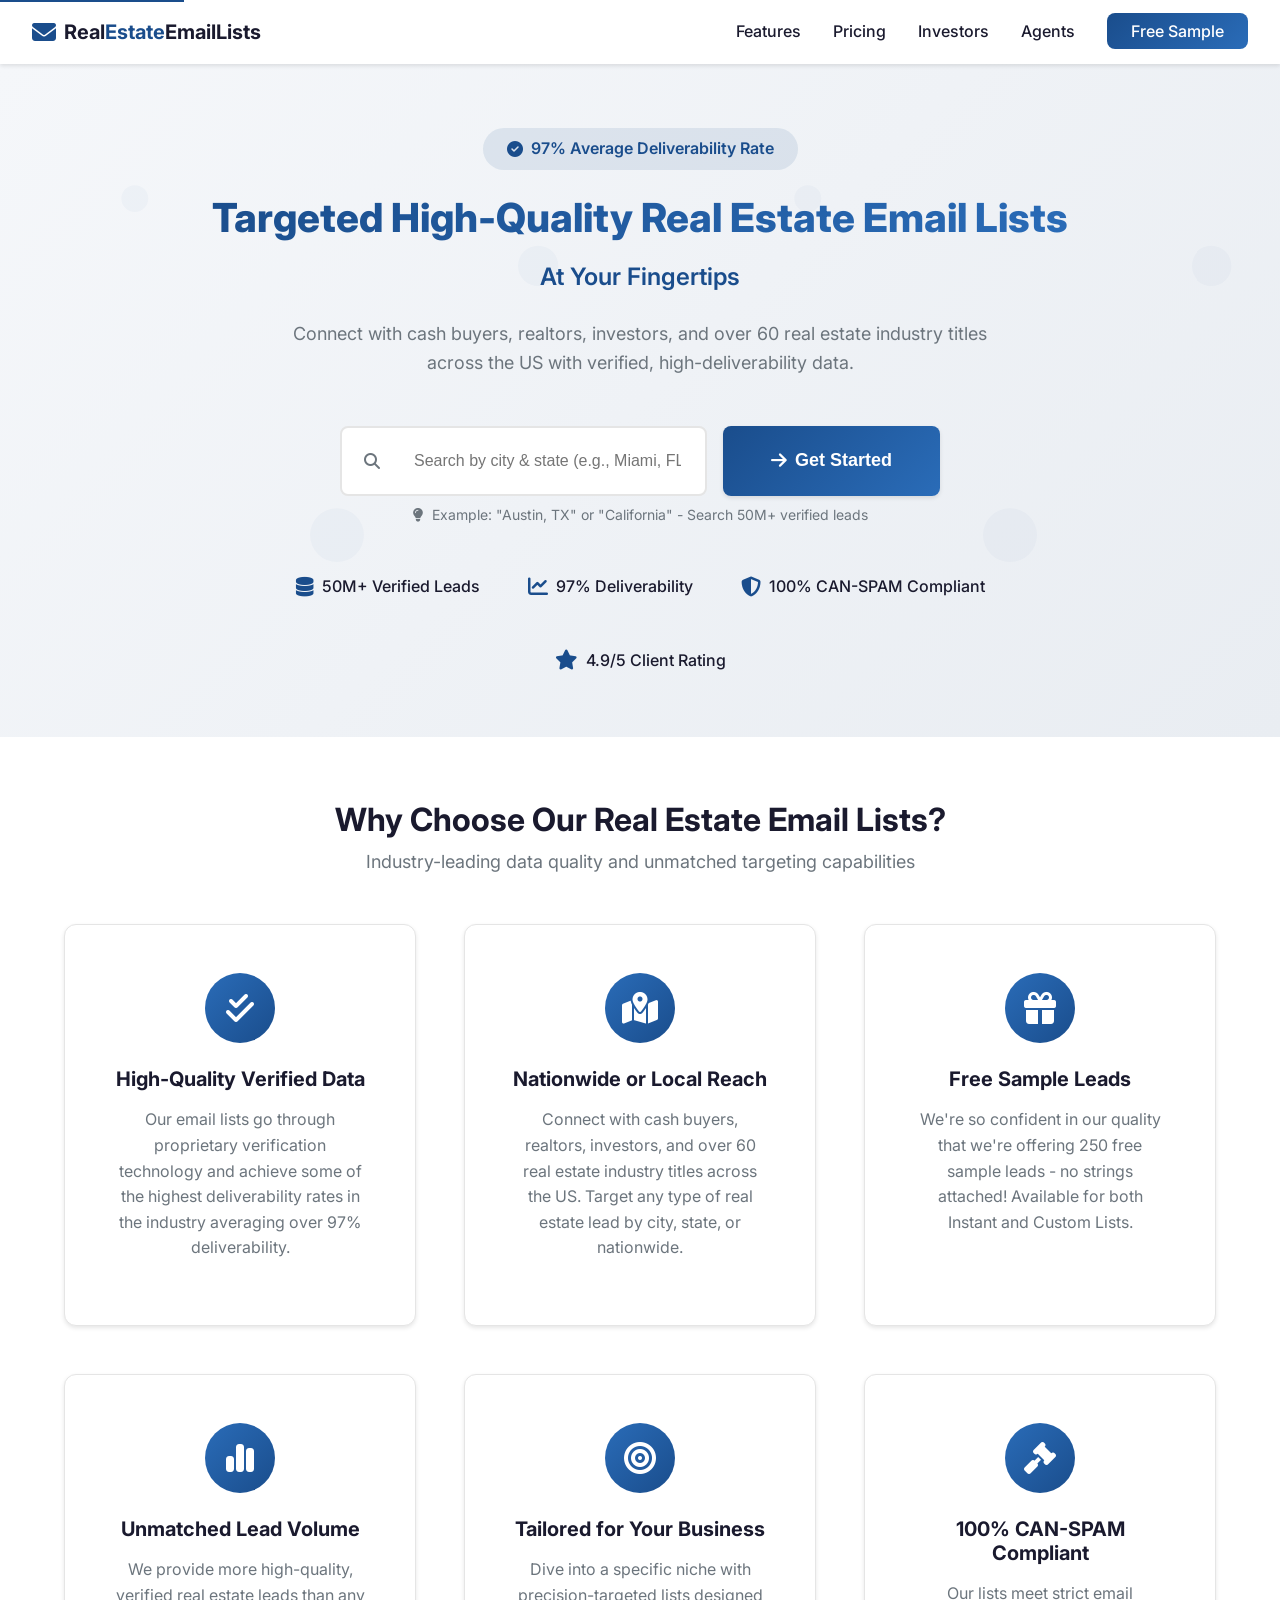
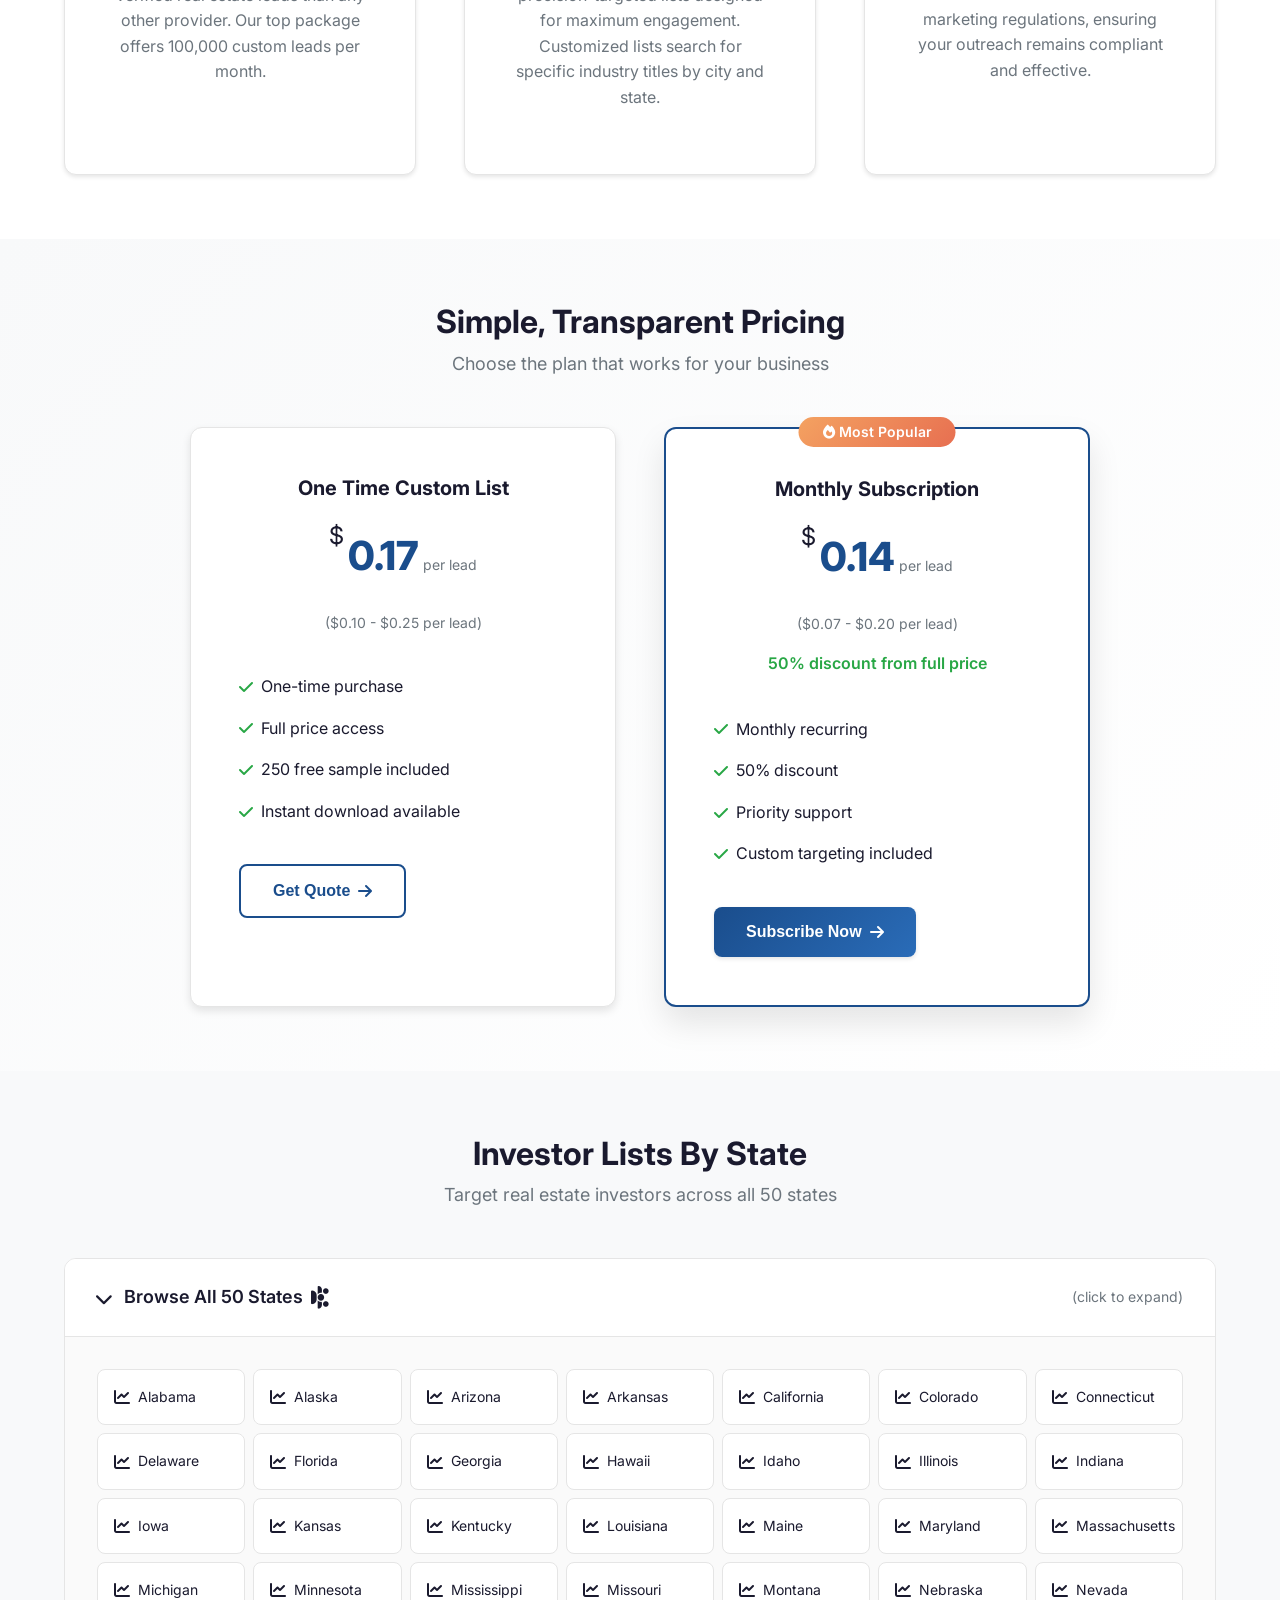
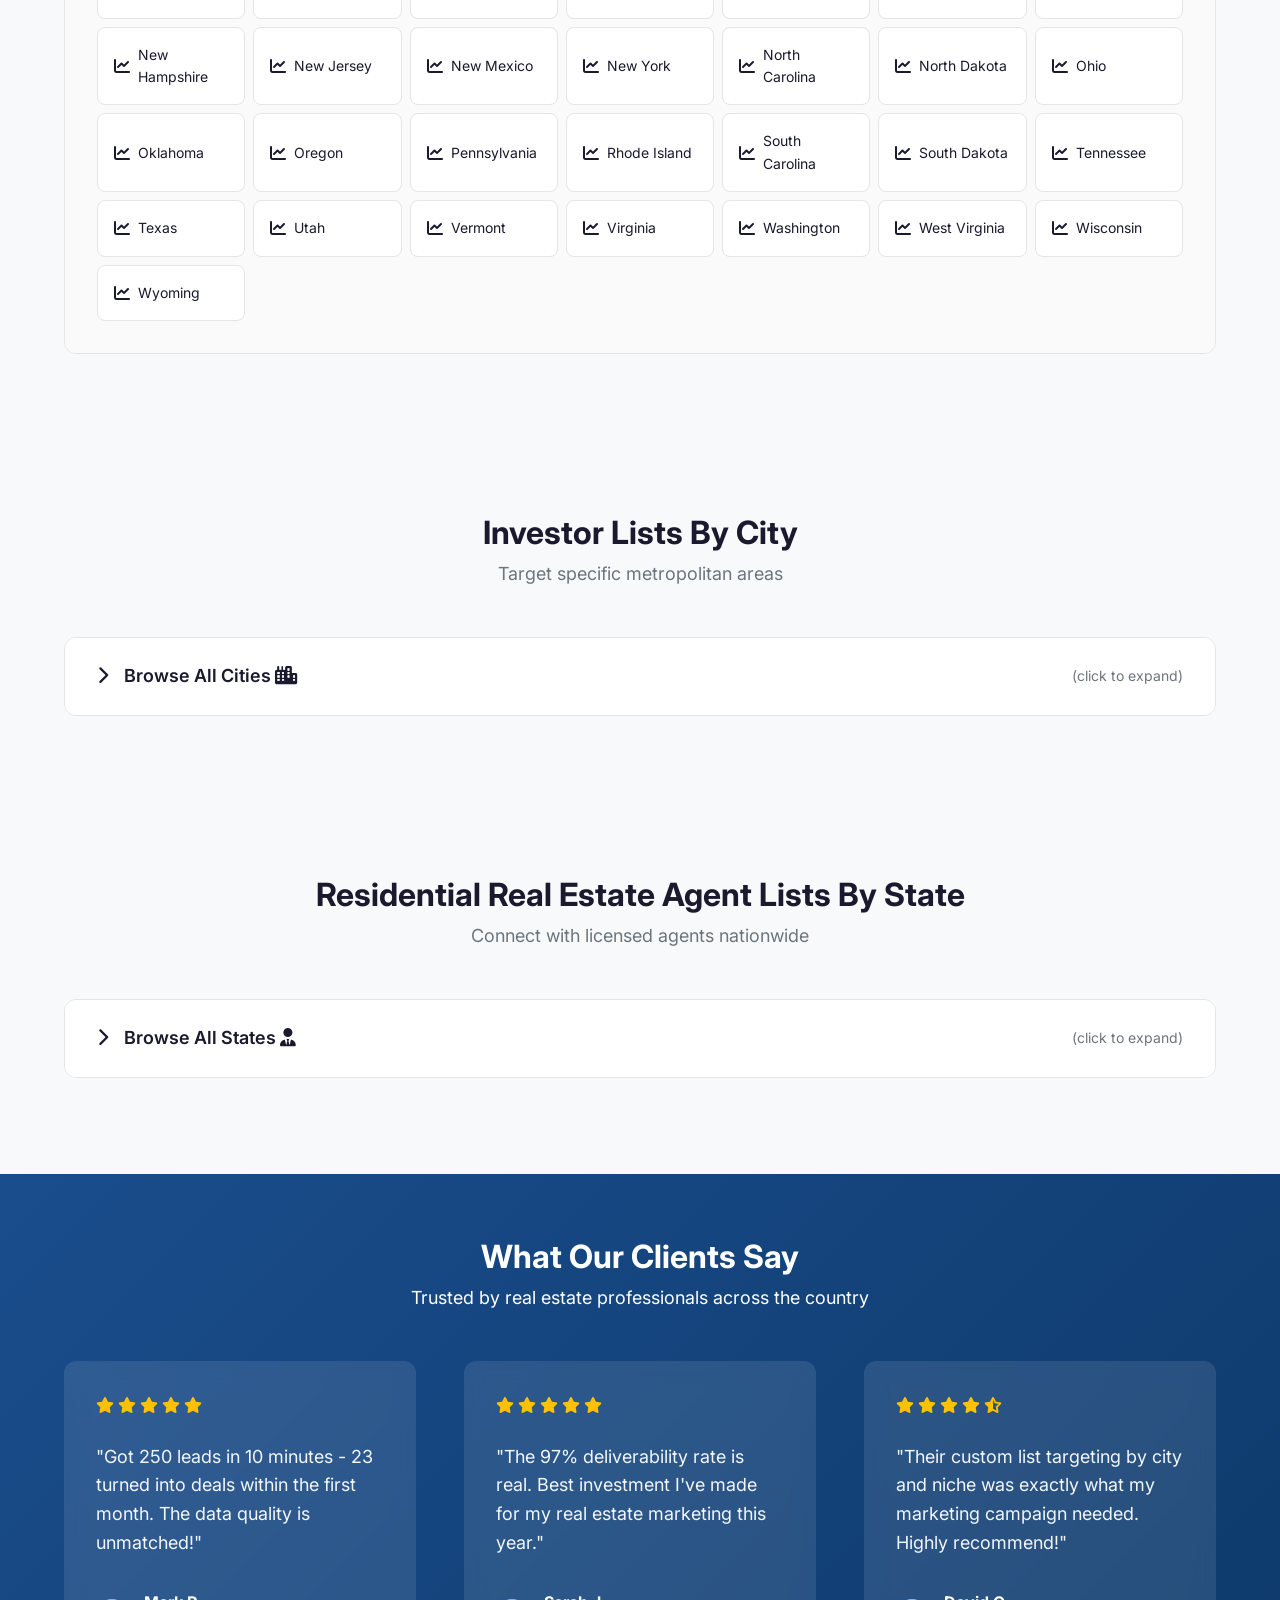
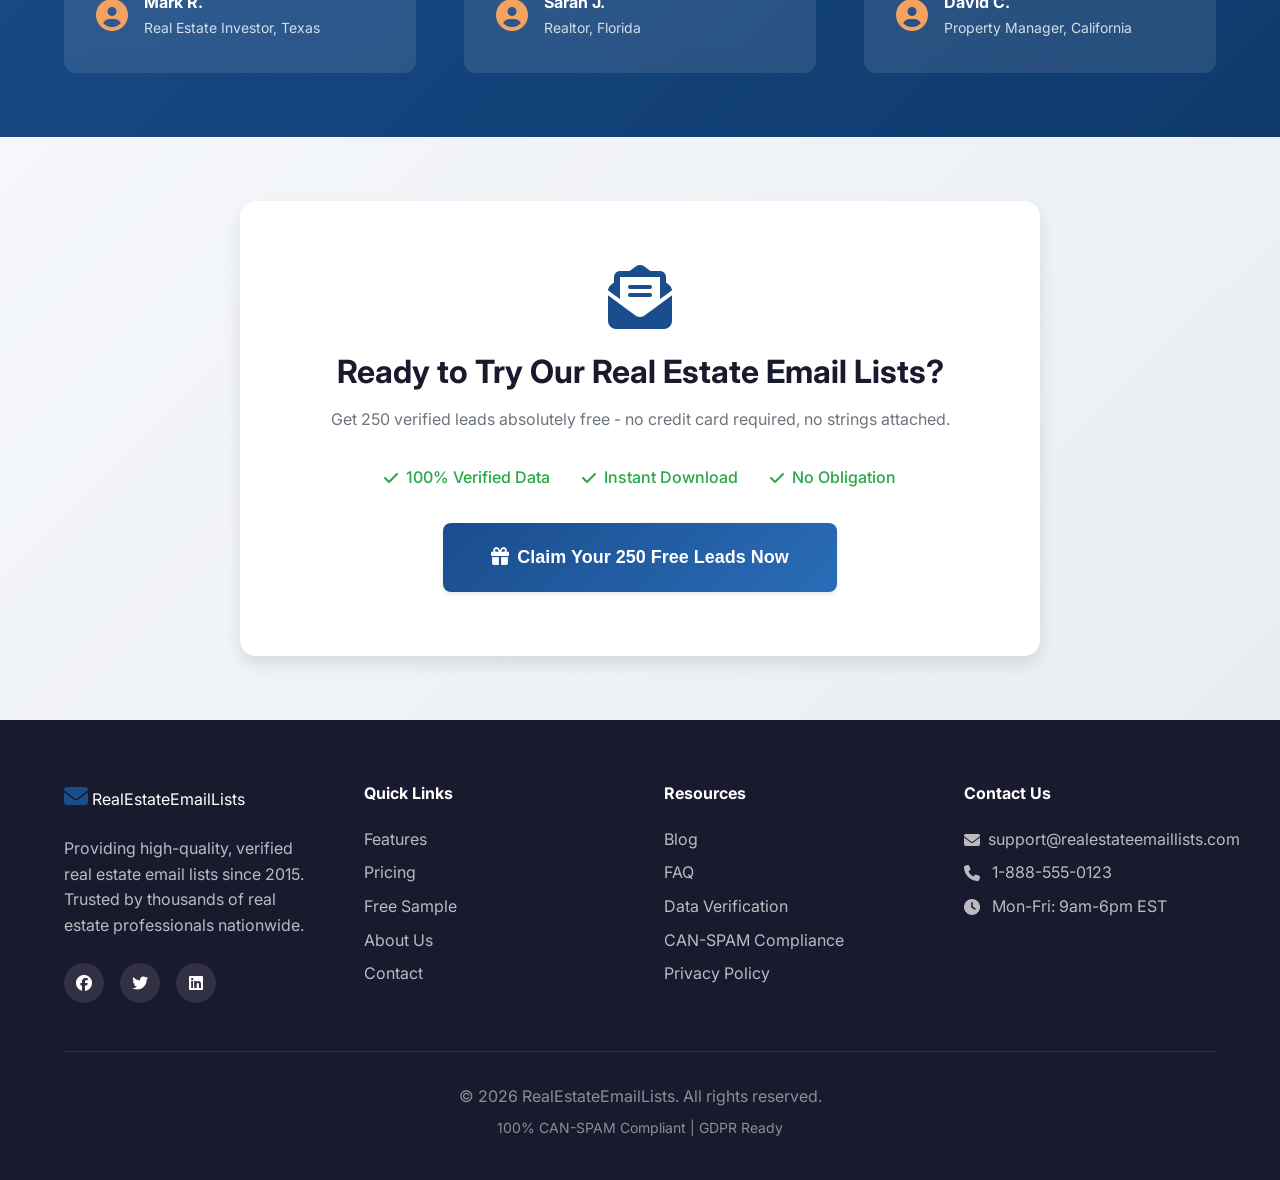
==== index.html @ 06b062cc "initial commit" ====
<!DOCTYPE html>
<html lang="en">
<head>
    <meta charset="UTF-8">
    <meta name="viewport" content="width=device-width, initial-scale=1.0, viewport-fit=cover">
    <meta name="description" content="Get verified real estate email lists with 97% deliverability. Target cash buyers, realtors, and investors nationwide. Free 250 sample leads available.">
    <meta name="keywords" content="real estate email lists, real estate leads, investor lists, cash buyers list, realtor database">
    <meta name="author" content="RealEstateEmailLists">
    <meta name="robots" content="index, follow">
    
    <!-- Open Graph / Social Media -->
    <meta property="og:title" content="Real Estate Email Lists | 97% Deliverability Guaranteed">
    <meta property="og:description" content="Targeted real estate leads with verified data. Get your free 250 sample leads today.">
    <meta property="og:type" content="website">
    <meta property="og:url" content="https://realestateemaillists.com">
    <meta property="og:image" content="https://realestateemaillists.com/og-image.jpg">
    
    <!-- Canonical URL -->
    <link rel="canonical" href="https://realestateemaillists.com">
    
    <!-- Preconnect for performance -->
    <link rel="preconnect" href="https://fonts.googleapis.com">
    <link rel="preconnect" href="https://fonts.gstatic.com" crossorigin>
    
    <!-- Google Fonts -->
    <link href="https://fonts.googleapis.com/css2?family=Inter:opsz,wght@14..32,300;14..32,400;14..32,500;14..32,600;14..32,700;14..32,800&display=swap" rel="stylesheet">
    
    <!-- Font Awesome 6 (Free CDN) -->
    <link rel="stylesheet" href="https://cdnjs.cloudflare.com/ajax/libs/font-awesome/6.5.1/css/all.min.css">
    
    <title>Real Estate Email Lists | Verified Leads & 97% Deliverability</title>
    
    <!-- CSS -->
    <link rel="stylesheet" href="css/styles.css">
</head>
<body>
    <!-- Skip to main content link for accessibility -->
    <a href="#main-content" class="skip-link">Skip to main content</a>

    <!-- Sticky Mobile CTA (visible only on mobile after scroll) -->
    <div id="stickyCta" class="sticky-cta hidden">
        <div class="sticky-cta-content">
            <i class="fas fa-envelope-open-text"></i>
            <span>Get 250 Free Leads →</span>
            <button class="close-sticky" aria-label="Close">
                <i class="fas fa-times"></i>
            </button>
        </div>
    </div>

    <!-- Header / Navigation -->
    <header class="site-header">
        <nav class="nav-container" aria-label="Main navigation">
            <div class="logo">
                <a href="/">
                    <i class="fas fa-envelope" aria-hidden="true"></i>
                    <span>Real<span class="highlight">Estate</span>EmailLists</span>
                </a>
            </div>
            
            <button class="mobile-menu-toggle" aria-label="Menu" aria-expanded="false">
                <i class="fas fa-bars"></i>
            </button>
            
            <div class="nav-links" id="navLinks">
                <ul>
                    <li><a href="#features">Features</a></li>
                    <li><a href="#pricing">Pricing</a></li>
                    <li><a href="#investor-lists">Investors</a></li>
                    <li><a href="#agent-lists">Agents</a></li>
                    <li><a href="#free-sample" class="nav-cta">Free Sample</a></li>
                </ul>
            </div>
        </nav>
    </header>

    <!-- Hero Section -->
    <section class="hero" id="main-content">
        <div class="hero-container">
            <div class="hero-content">
                <div class="trust-badge">
                    <i class="fas fa-check-circle"></i>
                    <span>97% Average Deliverability Rate</span>
                </div>
                <h1>Targeted High-Quality Real Estate Email Lists</h1>
                <p class="hero-subtitle">At Your Fingertips</p>
                <p class="hero-description">Connect with cash buyers, realtors, investors, and over 60 real estate industry titles across the US with verified, high-deliverability data.</p>
                
                <!-- Search Form -->
                <div class="search-container">
                    <form id="searchForm" class="hero-search" action="#" method="POST">
                        <div class="search-input-wrapper">
                            <i class="fas fa-search"></i>
                            <input type="text" 
                                   id="cityState" 
                                   name="city_state" 
                                   placeholder="Search by city & state (e.g., Miami, FL or Texas)" 
                                   pattern="[A-Za-z\s,]+"
                                   title="Please enter a valid city and state (e.g., Denver, CO or Florida)"
                                   aria-label="City and state search"
                                   required>
                        </div>
                        <button type="submit" class="btn btn-primary btn-large">
                            <i class="fas fa-arrow-right"></i>
                            Get Started
                        </button>
                    </form>
                    <p class="form-hint">
                        <i class="fas fa-lightbulb"></i>
                        Example: "Austin, TX" or "California" - Search 50M+ verified leads
                    </p>
                </div>
                
                <!-- Trust Badges -->
                <div class="trust-badges">
                    <div class="trust-item">
                        <i class="fas fa-database"></i>
                        <span>50M+ Verified Leads</span>
                    </div>
                    <div class="trust-item">
                        <i class="fas fa-chart-line"></i>
                        <span>97% Deliverability</span>
                    </div>
                    <div class="trust-item">
                        <i class="fas fa-shield-alt"></i>
                        <span>100% CAN-SPAM Compliant</span>
                    </div>
                    <div class="trust-item">
                        <i class="fas fa-star"></i>
                        <span>4.9/5 Client Rating</span>
                    </div>
                </div>
            </div>
        </div>
    </section>

    <!-- Features Section -->
    <section id="features" class="features">
        <div class="container">
            <div class="section-header">
                <h2>Why Choose Our Real Estate Email Lists?</h2>
                <p>Industry-leading data quality and unmatched targeting capabilities</p>
            </div>
            
            <div class="features-grid">
                <div class="feature-card">
                    <div class="feature-icon">
                        <i class="fas fa-check-double"></i>
                    </div>
                    <h3>High-Quality Verified Data</h3>
                    <p>Our email lists go through proprietary verification technology and achieve some of the highest deliverability rates in the industry averaging over 97% deliverability.</p>
                </div>
                
                <div class="feature-card">
                    <div class="feature-icon">
                        <i class="fas fa-map-marked-alt"></i>
                    </div>
                    <h3>Nationwide or Local Reach</h3>
                    <p>Connect with cash buyers, realtors, investors, and over 60 real estate industry titles across the US. Target any type of real estate lead by city, state, or nationwide.</p>
                </div>
                
                <div class="feature-card">
                    <div class="feature-icon">
                        <i class="fas fa-gift"></i>
                    </div>
                    <h3>Free Sample Leads</h3>
                    <p>We're so confident in our quality that we're offering 250 free sample leads - no strings attached! Available for both Instant and Custom Lists.</p>
                </div>
                
                <div class="feature-card">
                    <div class="feature-icon">
                        <i class="fas fa-chart-simple"></i>
                    </div>
                    <h3>Unmatched Lead Volume</h3>
                    <p>We provide more high-quality, verified real estate leads than any other provider. Our top package offers 100,000 custom leads per month.</p>
                </div>
                
                <div class="feature-card">
                    <div class="feature-icon">
                        <i class="fas fa-bullseye"></i>
                    </div>
                    <h3>Tailored for Your Business</h3>
                    <p>Dive into a specific niche with precision-targeted lists designed for maximum engagement. Customized lists search for specific industry titles by city and state.</p>
                </div>
                
                <div class="feature-card">
                    <div class="feature-icon">
                        <i class="fas fa-gavel"></i>
                    </div>
                    <h3>100% CAN-SPAM Compliant</h3>
                    <p>Our lists meet strict email marketing regulations, ensuring your outreach remains compliant and effective.</p>
                </div>
            </div>
        </div>
    </section>

    <!-- Pricing Section -->
    <section id="pricing" class="pricing">
        <div class="container">
            <div class="section-header">
                <h2>Simple, Transparent Pricing</h2>
                <p>Choose the plan that works for your business</p>
            </div>
            
            <div class="pricing-grid">
                <div class="pricing-card">
                    <div class="pricing-header">
                        <h3>One Time Custom List</h3>
                        <div class="price">
                            <span class="currency">$</span>
                            <span class="amount" data-min="0.10" data-max="0.25">0.10</span>
                            <span class="period">per lead</span>
                        </div>
                        <p class="price-range">($0.10 - $0.25 per lead)</p>
                    </div>
                    <ul class="pricing-features">
                        <li><i class="fas fa-check"></i> One-time purchase</li>
                        <li><i class="fas fa-check"></i> Full price access</li>
                        <li><i class="fas fa-check"></i> 250 free sample included</li>
                        <li><i class="fas fa-check"></i> Instant download available</li>
                    </ul>
                    <button class="btn btn-secondary get-quote" data-type="one-time">
                        Get Quote <i class="fas fa-arrow-right"></i>
                    </button>
                </div>
                
                <div class="pricing-card featured">
                    <div class="popular-tag">
                        <i class="fas fa-fire"></i> Most Popular
                    </div>
                    <div class="pricing-header">
                        <h3>Monthly Subscription</h3>
                        <div class="price">
                            <span class="currency">$</span>
                            <span class="amount" data-min="0.07" data-max="0.20">0.07</span>
                            <span class="period">per lead</span>
                        </div>
                        <p class="price-range">($0.07 - $0.20 per lead)</p>
                        <p class="discount">50% discount from full price</p>
                    </div>
                    <ul class="pricing-features">
                        <li><i class="fas fa-check"></i> Monthly recurring</li>
                        <li><i class="fas fa-check"></i> 50% discount</li>
                        <li><i class="fas fa-check"></i> Priority support</li>
                        <li><i class="fas fa-check"></i> Custom targeting included</li>
                    </ul>
                    <button class="btn btn-primary get-quote" data-type="subscription">
                        Subscribe Now <i class="fas fa-arrow-right"></i>
                    </button>
                </div>
            </div>
        </div>
    </section>

    <!-- Investor Lists By State (Collapsible) -->
    <section id="investor-lists" class="lists-section">
        <div class="container">
            <div class="section-header">
                <h2>Investor Lists By State</h2>
                <p>Target real estate investors across all 50 states</p>
            </div>
            
            <details class="collapsible-list" open>
                <summary>
                    <i class="fas fa-chevron-right"></i>
                    <span>Browse All 50 States <i class="fas fa-users"></i></span>
                    <span class="summary-hint">(click to expand)</span>
                </summary>
                <div class="state-grid" id="investorStateGrid">
                    <!-- JavaScript will populate this grid -->
                </div>
            </details>
        </div>
    </section>

    <!-- Investor Lists By City (Collapsible) -->
    <section class="lists-section">
        <div class="container">
            <div class="section-header">
                <h2>Investor Lists By City</h2>
                <p>Target specific metropolitan areas</p>
            </div>
            
            <details class="collapsible-list">
                <summary>
                    <i class="fas fa-chevron-right"></i>
                    <span>Browse All Cities <i class="fas fa-city"></i></span>
                    <span class="summary-hint">(click to expand)</span>
                </summary>
                <div class="city-grid" id="investorCityGrid">
                    <!-- JavaScript will populate this grid -->
                </div>
            </details>
        </div>
    </section>

    <!-- Residential Real Estate Agent Lists By State -->
    <section id="agent-lists" class="lists-section">
        <div class="container">
            <div class="section-header">
                <h2>Residential Real Estate Agent Lists By State</h2>
                <p>Connect with licensed agents nationwide</p>
            </div>
            
            <details class="collapsible-list">
                <summary>
                    <i class="fas fa-chevron-right"></i>
                    <span>Browse All States <i class="fas fa-user-tie"></i></span>
                    <span class="summary-hint">(click to expand)</span>
                </summary>
                <div class="state-grid" id="agentStateGrid">
                    <!-- JavaScript will populate this grid -->
                </div>
            </details>
        </div>
    </section>

    <!-- Testimonials Section -->
    <section class="testimonials">
        <div class="container">
            <div class="section-header">
                <h2>What Our Clients Say</h2>
                <p>Trusted by real estate professionals across the country</p>
            </div>
            
            <div class="testimonials-grid">
                <div class="testimonial-card">
                    <div class="testimonial-rating">
                        <i class="fas fa-star"></i>
                        <i class="fas fa-star"></i>
                        <i class="fas fa-star"></i>
                        <i class="fas fa-star"></i>
                        <i class="fas fa-star"></i>
                    </div>
                    <p class="testimonial-text">"Got 250 leads in 10 minutes - 23 turned into deals within the first month. The data quality is unmatched!"</p>
                    <div class="testimonial-author">
                        <i class="fas fa-user-circle"></i>
                        <div>
                            <strong>Mark R.</strong>
                            <span>Real Estate Investor, Texas</span>
                        </div>
                    </div>
                </div>
                
                <div class="testimonial-card">
                    <div class="testimonial-rating">
                        <i class="fas fa-star"></i>
                        <i class="fas fa-star"></i>
                        <i class="fas fa-star"></i>
                        <i class="fas fa-star"></i>
                        <i class="fas fa-star"></i>
                    </div>
                    <p class="testimonial-text">"The 97% deliverability rate is real. Best investment I've made for my real estate marketing this year."</p>
                    <div class="testimonial-author">
                        <i class="fas fa-user-circle"></i>
                        <div>
                            <strong>Sarah J.</strong>
                            <span>Realtor, Florida</span>
                        </div>
                    </div>
                </div>
                
                <div class="testimonial-card">
                    <div class="testimonial-rating">
                        <i class="fas fa-star"></i>
                        <i class="fas fa-star"></i>
                        <i class="fas fa-star"></i>
                        <i class="fas fa-star"></i>
                        <i class="fas fa-star-half-alt"></i>
                    </div>
                    <p class="testimonial-text">"Their custom list targeting by city and niche was exactly what my marketing campaign needed. Highly recommend!"</p>
                    <div class="testimonial-author">
                        <i class="fas fa-user-circle"></i>
                        <div>
                            <strong>David C.</strong>
                            <span>Property Manager, California</span>
                        </div>
                    </div>
                </div>
            </div>
        </div>
    </section>

    <!-- Free Sample Section -->
    <section id="free-sample" class="free-sample">
        <div class="container">
            <div class="sample-container">
                <div class="sample-content">
                    <i class="fas fa-envelope-open-text sample-icon"></i>
                    <h2>Ready to Try Our Real Estate Email Lists?</h2>
                    <p>Get 250 verified leads absolutely free - no credit card required, no strings attached.</p>
                    <div class="sample-features">
                        <span><i class="fas fa-check"></i> 100% Verified Data</span>
                        <span><i class="fas fa-check"></i> Instant Download</span>
                        <span><i class="fas fa-check"></i> No Obligation</span>
                    </div>
                    <button id="openSampleModal" class="btn btn-primary btn-large">
                        <i class="fas fa-gift"></i>
                        Claim Your 250 Free Leads Now
                    </button>
                </div>
            </div>
        </div>
    </section>

    <!-- Footer -->
    <footer class="site-footer">
        <div class="container">
            <div class="footer-grid">
                <div class="footer-about">
                    <div class="logo">
                        <i class="fas fa-envelope"></i>
                        <span>Real<span class="highlight">Estate</span>EmailLists</span>
                    </div>
                    <p>Providing high-quality, verified real estate email lists since 2015. Trusted by thousands of real estate professionals nationwide.</p>
                    <div class="footer-social">
                        <a href="#" aria-label="Facebook"><i class="fab fa-facebook"></i></a>
                        <a href="#" aria-label="Twitter"><i class="fab fa-twitter"></i></a>
                        <a href="#" aria-label="LinkedIn"><i class="fab fa-linkedin"></i></a>
                    </div>
                </div>
                
                <div class="footer-links">
                    <h4>Quick Links</h4>
                    <ul>
                        <li><a href="#features">Features</a></li>
                        <li><a href="#pricing">Pricing</a></li>
                        <li><a href="#free-sample">Free Sample</a></li>
                        <li><a href="#">About Us</a></li>
                        <li><a href="#">Contact</a></li>
                    </ul>
                </div>
                
                <div class="footer-links">
                    <h4>Resources</h4>
                    <ul>
                        <li><a href="#">Blog</a></li>
                        <li><a href="#">FAQ</a></li>
                        <li><a href="#">Data Verification</a></li>
                        <li><a href="#">CAN-SPAM Compliance</a></li>
                        <li><a href="#">Privacy Policy</a></li>
                    </ul>
                </div>
                
                <div class="footer-contact">
                    <h4>Contact Us</h4>
                    <ul>
                        <li><i class="fas fa-envelope"></i> support@realestateemaillists.com</li>
                        <li><i class="fas fa-phone"></i> 1-888-555-0123</li>
                        <li><i class="fas fa-clock"></i> Mon-Fri: 9am-6pm EST</li>
                    </ul>
                </div>
            </div>
            
            <div class="footer-bottom">
                <p>&copy; <span id="currentYear"></span> RealEstateEmailLists. All rights reserved.</p>
                <p class="can-spam">100% CAN-SPAM Compliant | GDPR Ready</p>
            </div>
        </div>
    </footer>

    <!-- Modal for Free Sample Form -->
    <div id="sampleModal" class="modal">
        <div class="modal-content">
            <span class="modal-close">&times;</span>
            <div class="modal-header">
                <i class="fas fa-gift"></i>
                <h3>Claim Your 250 Free Leads</h3>
                <p>No credit card required - completely free</p>
            </div>
            <form id="sampleForm" class="sample-form">
                <div class="form-group">
                    <label for="fullName">Full Name *</label>
                    <input type="text" id="fullName" name="full_name" required>
                </div>
                <div class="form-group">
                    <label for="email">Business Email *</label>
                    <input type="email" id="email" name="email" required>
                </div>
                <div class="form-group">
                    <label for="phone">Phone Number</label>
                    <input type="tel" id="phone" name="phone">
                </div>
                <div class="form-group">
                    <label for="targetLocation">Target Location (City, State) *</label>
                    <input type="text" id="targetLocation" name="target_location" placeholder="e.g., Dallas, TX" required>
                </div>
                <div class="form-group">
                    <label for="targetType">Target Type</label>
                    <select id="targetType" name="target_type">
                        <option value="investors">Real Estate Investors</option>
                        <option value="agents">Residential Agents</option>
                        <option value="cashbuyers">Cash Buyers</option>
                        <option value="all">All Types</option>
                    </select>
                </div>
                <button type="submit" class="btn btn-primary btn-full">
                    <i class="fas fa-download"></i>
                    Get My 250 Free Leads Now
                </button>
                <p class="form-disclaimer">By submitting, you agree to our Terms of Service and Privacy Policy. We respect your inbox - no spam, ever.</p>
            </form>
        </div>
    </div>

    <!-- JavaScript -->
    <script src="js/main.js"></script>
</body>
</html>
---- css/styles.css ----
/* ============================================
   CSS RESET & BASE STYLES
   ============================================ */

:root {
    /* Color Scheme */
    --primary-color: #1a4d8c;
    --primary-dark: #0e3a6b;
    --primary-light: #2a6cb8;
    --secondary-color: #f4a261;
    --secondary-dark: #e76f51;
    --accent-color: #2a9d8f;
    --text-dark: #1a1a2e;
    --text-light: #6c757d;
    --text-white: #ffffff;
    --bg-light: #f8f9fa;
    --bg-white: #ffffff;
    --border-color: #e5e5e5;
    --shadow-sm: 0 2px 4px rgba(0,0,0,0.1);
    --shadow-md: 0 4px 8px rgba(0,0,0,0.1);
    --shadow-lg: 0 8px 16px rgba(0,0,0,0.1);
    --shadow-xl: 0 16px 32px rgba(0,0,0,0.1);
    --success: #28a745;
    --error: #dc3545;
    --warning: #ffc107;
    
    /* Spacing */
    --spacing-xs: 0.25rem;
    --spacing-sm: 0.5rem;
    --spacing-md: 1rem;
    --spacing-lg: 1.5rem;
    --spacing-xl: 2rem;
    --spacing-2xl: 3rem;
    --spacing-3xl: 4rem;
    
    /* Typography */
    --font-family: 'Inter', -apple-system, BlinkMacSystemFont, 'Segoe UI', sans-serif;
    --font-size-xs: 0.75rem;
    --font-size-sm: 0.875rem;
    --font-size-base: 1rem;
    --font-size-lg: 1.125rem;
    --font-size-xl: 1.25rem;
    --font-size-2xl: 1.5rem;
    --font-size-3xl: 2rem;
    --font-size-4xl: 2.5rem;
    
    /* Border Radius */
    --radius-sm: 4px;
    --radius-md: 8px;
    --radius-lg: 12px;
    --radius-xl: 16px;
    
    /* Transitions */
    --transition-default: all 0.3s ease;
    --transition-fast: all 0.15s ease;
}

*,
*::before,
*::after {
    margin: 0;
    padding: 0;
    box-sizing: border-box;
}

html {
    scroll-behavior: smooth;
    font-size: 16px;
}

body {
    font-family: var(--font-family);
    color: var(--text-dark);
    line-height: 1.6;
    background-color: var(--bg-white);
    overflow-x: hidden;
}

/* ============================================
   TYPOGRAPHY
   ============================================ */

h1, h2, h3, h4, h5, h6 {
    font-weight: 700;
    line-height: 1.2;
    margin-bottom: var(--spacing-md);
}

h1 {
    font-size: var(--font-size-4xl);
    font-weight: 800;
    background: linear-gradient(135deg, var(--primary-color) 0%, var(--primary-light) 100%);
    -webkit-background-clip: text;
    background-clip: text;
    color: transparent;
}

h2 {
    font-size: var(--font-size-3xl);
    color: var(--text-dark);
}

h3 {
    font-size: var(--font-size-xl);
}

p {
    margin-bottom: var(--spacing-md);
    color: var(--text-light);
}

a {
    text-decoration: none;
    color: var(--primary-color);
    transition: var(--transition-default);
}

a:hover {
    color: var(--primary-dark);
}

/* ============================================
   ACCESSIBILITY
   ============================================ */

.skip-link {
    position: absolute;
    top: -40px;
    left: 0;
    background: var(--primary-color);
    color: white;
    padding: var(--spacing-sm) var(--spacing-md);
    z-index: 9999;
    transition: top 0.3s;
}

.skip-link:focus {
    top: 0;
}

:focus {
    outline: 2px solid var(--primary-color);
    outline-offset: 2px;
}

/* ============================================
   LAYOUT & CONTAINERS
   ============================================ */

.container {
    width: 100%;
    max-width: 1280px;
    margin: 0 auto;
    padding: 0 var(--spacing-xl);
}

section {
    padding: var(--spacing-3xl) var(--spacing-xl);
    position: relative;
}

.section-header {
    text-align: center;
    margin-bottom: var(--spacing-2xl);
}

.section-header h2 {
    margin-bottom: var(--spacing-sm);
}

.section-header p {
    font-size: var(--font-size-lg);
    max-width: 600px;
    margin: 0 auto;
}

/* ============================================
   BUTTONS
   ============================================ */

.btn {
    display: inline-flex;
    align-items: center;
    justify-content: center;
    gap: var(--spacing-sm);
    padding: var(--spacing-md) var(--spacing-xl);
    font-size: var(--font-size-base);
    font-weight: 600;
    border: none;
    border-radius: var(--radius-md);
    cursor: pointer;
    transition: var(--transition-default);
    text-decoration: none;
    min-height: 48px;
    min-width: 120px;
}

.btn-primary {
    background: linear-gradient(135deg, var(--primary-color) 0%, var(--primary-light) 100%);
    color: white;
    box-shadow: var(--shadow-sm);
}

.btn-primary:hover {
    transform: translateY(-2px);
    box-shadow: var(--shadow-md);
    background: linear-gradient(135deg, var(--primary-dark) 0%, var(--primary-color) 100%);
}

.btn-secondary {
    background-color: var(--bg-white);
    color: var(--primary-color);
    border: 2px solid var(--primary-color);
}

.btn-secondary:hover {
    background-color: var(--primary-color);
    color: white;
    transform: translateY(-2px);
}

.btn-large {
    padding: var(--spacing-lg) var(--spacing-2xl);
    font-size: var(--font-size-lg);
}

.btn-full {
    width: 100%;
}

/* ============================================
   HEADER & NAVIGATION
   ============================================ */

.site-header {
    background: var(--bg-white);
    box-shadow: var(--shadow-sm);
    position: sticky;
    top: 0;
    z-index: 1000;
    backdrop-filter: blur(10px);
    background: rgba(255, 255, 255, 0.95);
}

.nav-container {
    display: flex;
    justify-content: space-between;
    align-items: center;
    max-width: 1280px;
    margin: 0 auto;
    padding: var(--spacing-md) var(--spacing-xl);
}

.logo a {
    display: flex;
    align-items: center;
    gap: var(--spacing-sm);
    font-size: var(--font-size-xl);
    font-weight: 700;
    color: var(--text-dark);
}

.logo i {
    color: var(--primary-color);
    font-size: var(--font-size-2xl);
}

.logo .highlight {
    color: var(--primary-color);
}

.nav-links ul {
    display: flex;
    gap: var(--spacing-xl);
    list-style: none;
}

.nav-links a {
    color: var(--text-dark);
    font-weight: 500;
}

.nav-links a:hover {
    color: var(--primary-color);
}

.nav-cta {
    background: linear-gradient(135deg, var(--primary-color), var(--primary-light));
    color: white !important;
    padding: var(--spacing-sm) var(--spacing-lg);
    border-radius: var(--radius-md);
}

.nav-cta:hover {
    transform: translateY(-2px);
    box-shadow: var(--shadow-sm);
}

.mobile-menu-toggle {
    display: none;
    background: none;
    border: none;
    font-size: var(--font-size-2xl);
    cursor: pointer;
    color: var(--primary-color);
    padding: var(--spacing-sm);
}

/* ============================================
   HERO SECTION
   ============================================ */

.hero {
    background: linear-gradient(135deg, #f5f7fa 0%, #e9edf2 100%);
    padding: var(--spacing-3xl) var(--spacing-xl);
    position: relative;
    overflow: hidden;
}

.hero::before {
    content: '';
    position: absolute;
    top: 0;
    left: 0;
    right: 0;
    bottom: 0;
    background: url('data:image/svg+xml,<svg xmlns="http://www.w3.org/2000/svg" viewBox="0 0 100 100"><circle cx="20" cy="20" r="2" fill="%231a4d8c10"/><circle cx="80" cy="30" r="3" fill="%231a4d8c10"/><circle cx="50" cy="70" r="4" fill="%231a4d8c10"/></svg>') repeat;
    opacity: 0.5;
    pointer-events: none;
}

.hero-container {
    max-width: 900px;
    margin: 0 auto;
    text-align: center;
    position: relative;
    z-index: 1;
}

.trust-badge {
    display: inline-flex;
    align-items: center;
    gap: var(--spacing-sm);
    background: rgba(26, 77, 140, 0.1);
    padding: var(--spacing-sm) var(--spacing-lg);
    border-radius: 50px;
    margin-bottom: var(--spacing-lg);
    font-weight: 600;
    color: var(--primary-color);
}

.hero-subtitle {
    font-size: var(--font-size-2xl);
    font-weight: 600;
    color: var(--primary-color);
    margin-top: -var(--spacing-sm);
}

.hero-description {
    font-size: var(--font-size-lg);
    max-width: 700px;
    margin: var(--spacing-lg) auto;
}

/* Search Form */
.search-container {
    margin: var(--spacing-2xl) 0;
}

.hero-search {
    display: flex;
    gap: var(--spacing-md);
    max-width: 600px;
    margin: 0 auto;
}

.search-input-wrapper {
    flex: 1;
    position: relative;
}

.search-input-wrapper i {
    position: absolute;
    left: var(--spacing-lg);
    top: 50%;
    transform: translateY(-50%);
    color: var(--text-light);
}

.hero-search input {
    width: 100%;
    padding: var(--spacing-lg) var(--spacing-lg) var(--spacing-lg) calc(var(--spacing-lg) * 3);
    font-size: var(--font-size-base);
    border: 2px solid var(--border-color);
    border-radius: var(--radius-md);
    transition: var(--transition-default);
}

.hero-search input:focus {
    border-color: var(--primary-color);
    outline: none;
}

.form-hint {
    font-size: var(--font-size-sm);
    color: var(--text-light);
    margin-top: var(--spacing-sm);
    display: flex;
    align-items: center;
    justify-content: center;
    gap: var(--spacing-sm);
}

/* Trust Badges */
.trust-badges {
    display: flex;
    justify-content: center;
    gap: var(--spacing-2xl);
    flex-wrap: wrap;
    margin: var(--spacing-2xl) 0 0;
}

.trust-item {
    display: flex;
    align-items: center;
    gap: var(--spacing-sm);
    font-weight: 500;
}

.trust-item i {
    color: var(--primary-color);
    font-size: var(--font-size-xl);
}

/* ============================================
   FEATURES SECTION
   ============================================ */

.features {
    background-color: var(--bg-white);
}

.features-grid {
    display: grid;
    grid-template-columns: repeat(auto-fit, minmax(320px, 1fr));
    gap: var(--spacing-2xl);
    margin-top: var(--spacing-2xl);
}

.feature-card {
    background: var(--bg-white);
    padding: var(--spacing-2xl);
    border-radius: var(--radius-lg);
    box-shadow: var(--shadow-sm);
    transition: var(--transition-default);
    text-align: center;
    border: 1px solid var(--border-color);
}

.feature-card:hover {
    transform: translateY(-5px);
    box-shadow: var(--shadow-lg);
}

.feature-icon {
    width: 70px;
    height: 70px;
    margin: 0 auto var(--spacing-lg);
    background: linear-gradient(135deg, var(--primary-light), var(--primary-color));
    border-radius: 50%;
    display: flex;
    align-items: center;
    justify-content: center;
}

.feature-icon i {
    font-size: 2rem;
    color: white;
}

.feature-card h3 {
    margin-bottom: var(--spacing-md);
}

/* ============================================
   PRICING SECTION
   ============================================ */

.pricing {
    background: linear-gradient(135deg, #f8f9fa 0%, #ffffff 100%);
}

.pricing-grid {
    display: grid;
    grid-template-columns: repeat(auto-fit, minmax(320px, 1fr));
    gap: var(--spacing-2xl);
    max-width: 900px;
    margin: 0 auto;
}

.pricing-card {
    background: var(--bg-white);
    border-radius: var(--radius-lg);
    padding: var(--spacing-2xl);
    box-shadow: var(--shadow-md);
    transition: var(--transition-default);
    position: relative;
    border: 1px solid var(--border-color);
}

.pricing-card.featured {
    transform: scale(1.05);
    border: 2px solid var(--primary-color);
    box-shadow: var(--shadow-xl);
}

.popular-tag {
    position: absolute;
    top: -12px;
    left: 50%;
    transform: translateX(-50%);
    background: linear-gradient(135deg, var(--secondary-color), var(--secondary-dark));
    color: white;
    padding: var(--spacing-xs) var(--spacing-lg);
    border-radius: 50px;
    font-size: var(--font-size-sm);
    font-weight: 600;
    white-space: nowrap;
}

.pricing-header {
    text-align: center;
    margin-bottom: var(--spacing-xl);
}

.price {
    margin: var(--spacing-lg) 0;
}

.currency {
    font-size: var(--font-size-2xl);
    vertical-align: top;
    line-height: 1;
}

.amount {
    font-size: var(--font-size-4xl);
    font-weight: 800;
    color: var(--primary-color);
}

.period {
    font-size: var(--font-size-sm);
    color: var(--text-light);
}

.price-range {
    font-size: var(--font-size-sm);
    color: var(--text-light);
    margin-top: -var(--spacing-sm);
}

.discount {
    color: var(--success);
    font-weight: 600;
    margin-top: var(--spacing-sm);
}

.pricing-features {
    list-style: none;
    margin: var(--spacing-xl) 0;
}

.pricing-features li {
    padding: var(--spacing-sm) 0;
    display: flex;
    align-items: center;
    gap: var(--spacing-sm);
}

.pricing-features i {
    color: var(--success);
}

/* ============================================
   LISTS SECTIONS (State/City Grids)
   ============================================ */

.lists-section {
    background-color: var(--bg-light);
}

.collapsible-list {
    background: var(--bg-white);
    border-radius: var(--radius-lg);
    margin-bottom: var(--spacing-xl);
    border: 1px solid var(--border-color);
    overflow: hidden;
}

.collapsible-list summary {
    padding: var(--spacing-lg) var(--spacing-xl);
    cursor: pointer;
    font-weight: 600;
    font-size: var(--font-size-lg);
    background-color: var(--bg-white);
    transition: var(--transition-default);
    display: flex;
    align-items: center;
    gap: var(--spacing-md);
    list-style: none;
}

.collapsible-list summary::-webkit-details-marker {
    display: none;
}

.collapsible-list summary i:first-child {
    transition: transform 0.3s ease;
}

.collapsible-list[open] summary i:first-child {
    transform: rotate(90deg);
}

.collapsible-list summary:hover {
    background-color: #f8f9fa;
}

.summary-hint {
    font-size: var(--font-size-sm);
    color: var(--text-light);
    font-weight: normal;
    margin-left: auto;
}

.state-grid,
.city-grid {
    display: grid;
    grid-template-columns: repeat(auto-fill, minmax(140px, 1fr));
    gap: var(--spacing-sm);
    padding: var(--spacing-xl);
    border-top: 1px solid var(--border-color);
    background: #fafafa;
}

.state-grid a,
.city-grid a {
    display: flex;
    align-items: center;
    gap: var(--spacing-sm);
    padding: var(--spacing-md);
    background: white;
    border-radius: var(--radius-md);
    color: var(--text-dark);
    font-size: var(--font-size-sm);
    transition: var(--transition-fast);
    border: 1px solid var(--border-color);
}

.state-grid a:hover,
.city-grid a:hover {
    background: var(--primary-color);
    color: white;
    transform: translateY(-2px);
    box-shadow: var(--shadow-sm);
}

.state-grid a i,
.city-grid a i {
    font-size: var(--font-size-base);
}

/* ============================================
   TESTIMONIALS SECTION
   ============================================ */

.testimonials {
    background: linear-gradient(135deg, #1a4d8c 0%, #0e3a6b 100%);
    color: white;
}

.testimonials .section-header h2,
.testimonials .section-header p {
    color: white;
}

.testimonials-grid {
    display: grid;
    grid-template-columns: repeat(auto-fit, minmax(300px, 1fr));
    gap: var(--spacing-2xl);
    margin-top: var(--spacing-2xl);
}

.testimonial-card {
    background: rgba(255, 255, 255, 0.1);
    backdrop-filter: blur(10px);
    padding: var(--spacing-xl);
    border-radius: var(--radius-lg);
    transition: var(--transition-default);
}

.testimonial-card:hover {
    transform: translateY(-5px);
    background: rgba(255, 255, 255, 0.15);
}

.testimonial-rating {
    margin-bottom: var(--spacing-lg);
    color: var(--warning);
}

.testimonial-text {
    font-size: var(--font-size-lg);
    line-height: 1.6;
    margin-bottom: var(--spacing-xl);
    color: rgba(255, 255, 255, 0.95);
}

.testimonial-author {
    display: flex;
    align-items: center;
    gap: var(--spacing-md);
}

.testimonial-author i {
    font-size: var(--font-size-3xl);
    color: var(--secondary-color);
}

.testimonial-author strong {
    display: block;
    color: white;
}

.testimonial-author span {
    font-size: var(--font-size-sm);
    opacity: 0.8;
}

/* ============================================
   FREE SAMPLE SECTION
   ============================================ */

.free-sample {
    background: linear-gradient(135deg, #f5f7fa 0%, #e9edf2 100%);
}

.sample-container {
    background: white;
    border-radius: var(--radius-xl);
    padding: var(--spacing-3xl);
    text-align: center;
    box-shadow: var(--shadow-lg);
    max-width: 800px;
    margin: 0 auto;
}

.sample-icon {
    font-size: 4rem;
    color: var(--primary-color);
    margin-bottom: var(--spacing-lg);
}

.sample-features {
    display: flex;
    justify-content: center;
    gap: var(--spacing-xl);
    margin: var(--spacing-xl) 0;
    flex-wrap: wrap;
}

.sample-features span {
    display: flex;
    align-items: center;
    gap: var(--spacing-sm);
    color: var(--success);
    font-weight: 500;
}

/* ============================================
   MODAL
   ============================================ */

.modal {
    display: none;
    position: fixed;
    z-index: 9999;
    left: 0;
    top: 0;
    width: 100%;
    height: 100%;
    background-color: rgba(0, 0, 0, 0.7);
    backdrop-filter: blur(5px);
    animation: fadeIn 0.3s ease;
}

.modal-content {
    background-color: white;
    margin: 5% auto;
    padding: 0;
    width: 90%;
    max-width: 500px;
    border-radius: var(--radius-lg);
    box-shadow: var(--shadow-xl);
    animation: slideIn 0.3s ease;
    max-height: 90vh;
    overflow-y: auto;
}

@keyframes fadeIn {
    from { opacity: 0; }
    to { opacity: 1; }
}

@keyframes slideIn {
    from {
        transform: translateY(-50px);
        opacity: 0;
    }
    to {
        transform: translateY(0);
        opacity: 1;
    }
}

.modal-close {
    float: right;
    font-size: 28px;
    font-weight: bold;
    cursor: pointer;
    padding: var(--spacing-lg);
    color: var(--text-light);
    transition: var(--transition-default);
}

.modal-close:hover {
    color: var(--error);
}

.modal-header {
    padding: var(--spacing-xl);
    background: linear-gradient(135deg, var(--primary-color), var(--primary-light));
    color: white;
    text-align: center;
    border-radius: var(--radius-lg) var(--radius-lg) 0 0;
}

.modal-header i {
    font-size: 3rem;
    margin-bottom: var(--spacing-md);
}

.modal-header h3 {
    margin-bottom: var(--spacing-sm);
    color: white;
}

.modal-header p {
    color: rgba(255, 255, 255, 0.9);
    margin-bottom: 0;
}

.sample-form {
    padding: var(--spacing-xl);
}

.form-group {
    margin-bottom: var(--spacing-lg);
}

.form-group label {
    display: block;
    margin-bottom: var(--spacing-sm);
    font-weight: 600;
    color: var(--text-dark);
}

.form-group input,
.form-group select,
.form-group textarea {
    width: 100%;
    padding: var(--spacing-md);
    border: 2px solid var(--border-color);
    border-radius: var(--radius-md);
    font-family: var(--font-family);
    font-size: var(--font-size-base);
    transition: var(--transition-default);
}

.form-group input:focus,
.form-group select:focus {
    border-color: var(--primary-color);
    outline: none;
}

.form-disclaimer {
    font-size: var(--font-size-xs);
    text-align: center;
    margin-top: var(--spacing-lg);
    color: var(--text-light);
}

/* ============================================
   STICKY CTA (MOBILE)
   ============================================ */

.sticky-cta {
    position: fixed;
    bottom: 0;
    left: 0;
    right: 0;
    background: linear-gradient(135deg, var(--primary-color), var(--primary-dark));
    color: white;
    z-index: 1001;
    transform: translateY(100%);
    transition: transform 0.3s ease;
    box-shadow: var(--shadow-lg);
}

.sticky-cta.visible {
    transform: translateY(0);
}

.sticky-cta-content {
    display: flex;
    align-items: center;
    justify-content: space-between;
    padding: var(--spacing-md) var(--spacing-lg);
    cursor: pointer;
}

.sticky-cta-content i:first-child {
    font-size: var(--font-size-xl);
}

.sticky-cta-content span {
    font-weight: 600;
    flex: 1;
    text-align: center;
}

.close-sticky {
    background: none;
    border: none;
    color: white;
    font-size: var(--font-size-xl);
    cursor: pointer;
    padding: var(--spacing-xs);
}

/* ============================================
   FOOTER
   ============================================ */

.site-footer {
    background: #1a1a2e;
    color: white;
    padding: var(--spacing-3xl) var(--spacing-xl) var(--spacing-xl);
}

.footer-grid {
    display: grid;
    grid-template-columns: repeat(auto-fit, minmax(250px, 1fr));
    gap: var(--spacing-2xl);
    margin-bottom: var(--spacing-2xl);
}

.footer-about .logo {
    margin-bottom: var(--spacing-lg);
}

.footer-about .logo span {
    color: white;
}

.footer-about p {
    color: rgba(255, 255, 255, 0.7);
    margin-bottom: var(--spacing-lg);
}

.footer-social {
    display: flex;
    gap: var(--spacing-md);
}

.footer-social a {
    display: flex;
    align-items: center;
    justify-content: center;
    width: 40px;
    height: 40px;
    background: rgba(255, 255, 255, 0.1);
    border-radius: 50%;
    color: white;
    transition: var(--transition-default);
}

.footer-social a:hover {
    background: var(--primary-color);
    transform: translateY(-2px);
}

.footer-links h4,
.footer-contact h4 {
    color: white;
    margin-bottom: var(--spacing-lg);
}

.footer-links ul,
.footer-contact ul {
    list-style: none;
}

.footer-links li,
.footer-contact li {
    margin-bottom: var(--spacing-sm);
}

.footer-links a {
    color: rgba(255, 255, 255, 0.7);
}

.footer-links a:hover {
    color: white;
}

.footer-contact li {
    display: flex;
    align-items: center;
    gap: var(--spacing-sm);
    color: rgba(255, 255, 255, 0.7);
}

.footer-contact i {
    width: 20px;
}

.footer-bottom {
    text-align: center;
    padding-top: var(--spacing-xl);
    border-top: 1px solid rgba(255, 255, 255, 0.1);
}

.footer-bottom p {
    margin-bottom: var(--spacing-sm);
    color: rgba(255, 255, 255, 0.5);
}

.can-spam {
    font-size: var(--font-size-sm);
}

/* ============================================
   RESPONSIVE DESIGN
   ============================================ */

/* Tablet (768px - 1024px) */
@media (max-width: 1024px) {
    h1 {
        font-size: var(--font-size-3xl);
    }
    
    h2 {
        font-size: var(--font-size-2xl);
    }
    
    .container {
        padding: 0 var(--spacing-lg);
    }
    
    section {
        padding: var(--spacing-2xl) var(--spacing-lg);
    }
    
    .pricing-card.featured {
        transform: scale(1);
    }
}

/* Mobile (up to 768px) */
@media (max-width: 768px) {
    :root {
        --font-size-3xl: 1.75rem;
        --font-size-4xl: 2rem;
        --spacing-3xl: 2rem;
    }
    
    body {
        font-size: 14px;
    }
    
    /* Mobile Navigation */
    .mobile-menu-toggle {
        display: block;
    }
    
    .nav-links {
        display: none;
        position: absolute;
        top: 100%;
        left: 0;
        right: 0;
        background: white;
        box-shadow: var(--shadow-lg);
        padding: var(--spacing-md);
    }
    
    .nav-links.active {
        display: block;
    }
    
    .nav-links ul {
        flex-direction: column;
        gap: var(--spacing-md);
    }
    
    .nav-links li {
        text-align: center;
    }
    
    .nav-cta {
        display: inline-block;
    }
    
    /* Hero Section */
    .hero {
        padding: var(--spacing-2xl) var(--spacing-lg);
    }
    
    .hero-search {
        flex-direction: column;
    }
    
    .hero-search button {
        width: 100%;
    }
    
    .trust-badges {
        gap: var(--spacing-lg);
    }
    
    .trust-item {
        flex: 1;
        justify-content: center;
    }
    
    /* Features Grid */
    .features-grid {
        grid-template-columns: 1fr;
        gap: var(--spacing-lg);
    }
    
    /* Pricing Grid */
    .pricing-grid {
        grid-template-columns: 1fr;
        gap: var(--spacing-xl);
    }
    
    /* State/City Grids */
    .state-grid,
    .city-grid {
        grid-template-columns: repeat(auto-fill, minmax(120px, 1fr));
        gap: var(--spacing-sm);
        padding: var(--spacing-lg);
    }
    
    .state-grid a,
    .city-grid a {
        padding: var(--spacing-sm);
        font-size: var(--font-size-xs);
    }
    
    .collapsible-list summary {
        padding: var(--spacing-md);
        font-size: var(--font-size-base);
    }
    
    .summary-hint {
        display: none;
    }
    
    /* Testimonials Grid */
    .testimonials-grid {
        grid-template-columns: 1fr;
        gap: var(--spacing-lg);
    }
    
    /* Sample Section */
    .sample-container {
        padding: var(--spacing-xl);
    }
    
    .sample-features {
        flex-direction: column;
        align-items: center;
        gap: var(--spacing-md);
    }
    
    /* Footer */
    .footer-grid {
        grid-template-columns: 1fr;
        gap: var(--spacing-xl);
        text-align: center;
    }
    
    .footer-social {
        justify-content: center;
    }
    
    .footer-contact li {
        justify-content: center;
    }
    
    /* Modal */
    .modal-content {
        margin: 10% auto;
        width: 95%;
    }
    
    .modal-header {
        padding: var(--spacing-lg);
    }
}

/* Small Mobile (up to 480px) */
@media (max-width: 480px) {
    .container {
        padding: 0 var(--spacing-md);
    }
    
    section {
        padding: var(--spacing-xl) var(--spacing-md);
    }
    
    .state-grid,
    .city-grid {
        grid-template-columns: repeat(auto-fill, minmax(100px, 1fr));
    }
    
    .state-grid a,
    .city-grid a {
        font-size: 11px;
        padding: var(--spacing-xs) var(--spacing-sm);
    }
    
    .btn {
        padding: var(--spacing-sm) var(--spacing-lg);
        font-size: var(--font-size-sm);
    }
    
    .btn-large {
        padding: var(--spacing-md) var(--spacing-lg);
    }
}

/* Print Styles */
@media print {
    .sticky-cta,
    .mobile-menu-toggle,
    .btn,
    .free-sample {
        display: none;
    }
    
    body {
        font-size: 12pt;
        color: black;
    }
    
    a {
        text-decoration: underline;
    }
}

/* ============================================
   UTILITY CLASSES
   ============================================ */

.text-center {
    text-align: center;
}

.text-primary {
    color: var(--primary-color);
}

.hidden {
    display: none;
}

.mt-1 { margin-top: var(--spacing-sm); }
.mt-2 { margin-top: var(--spacing-md); }
.mt-3 { margin-top: var(--spacing-lg); }
.mt-4 { margin-top: var(--spacing-xl); }

.mb-1 { margin-bottom: var(--spacing-sm); }
.mb-2 { margin-bottom: var(--spacing-md); }
.mb-3 { margin-bottom: var(--spacing-lg); }
.mb-4 { margin-bottom: var(--spacing-xl); }
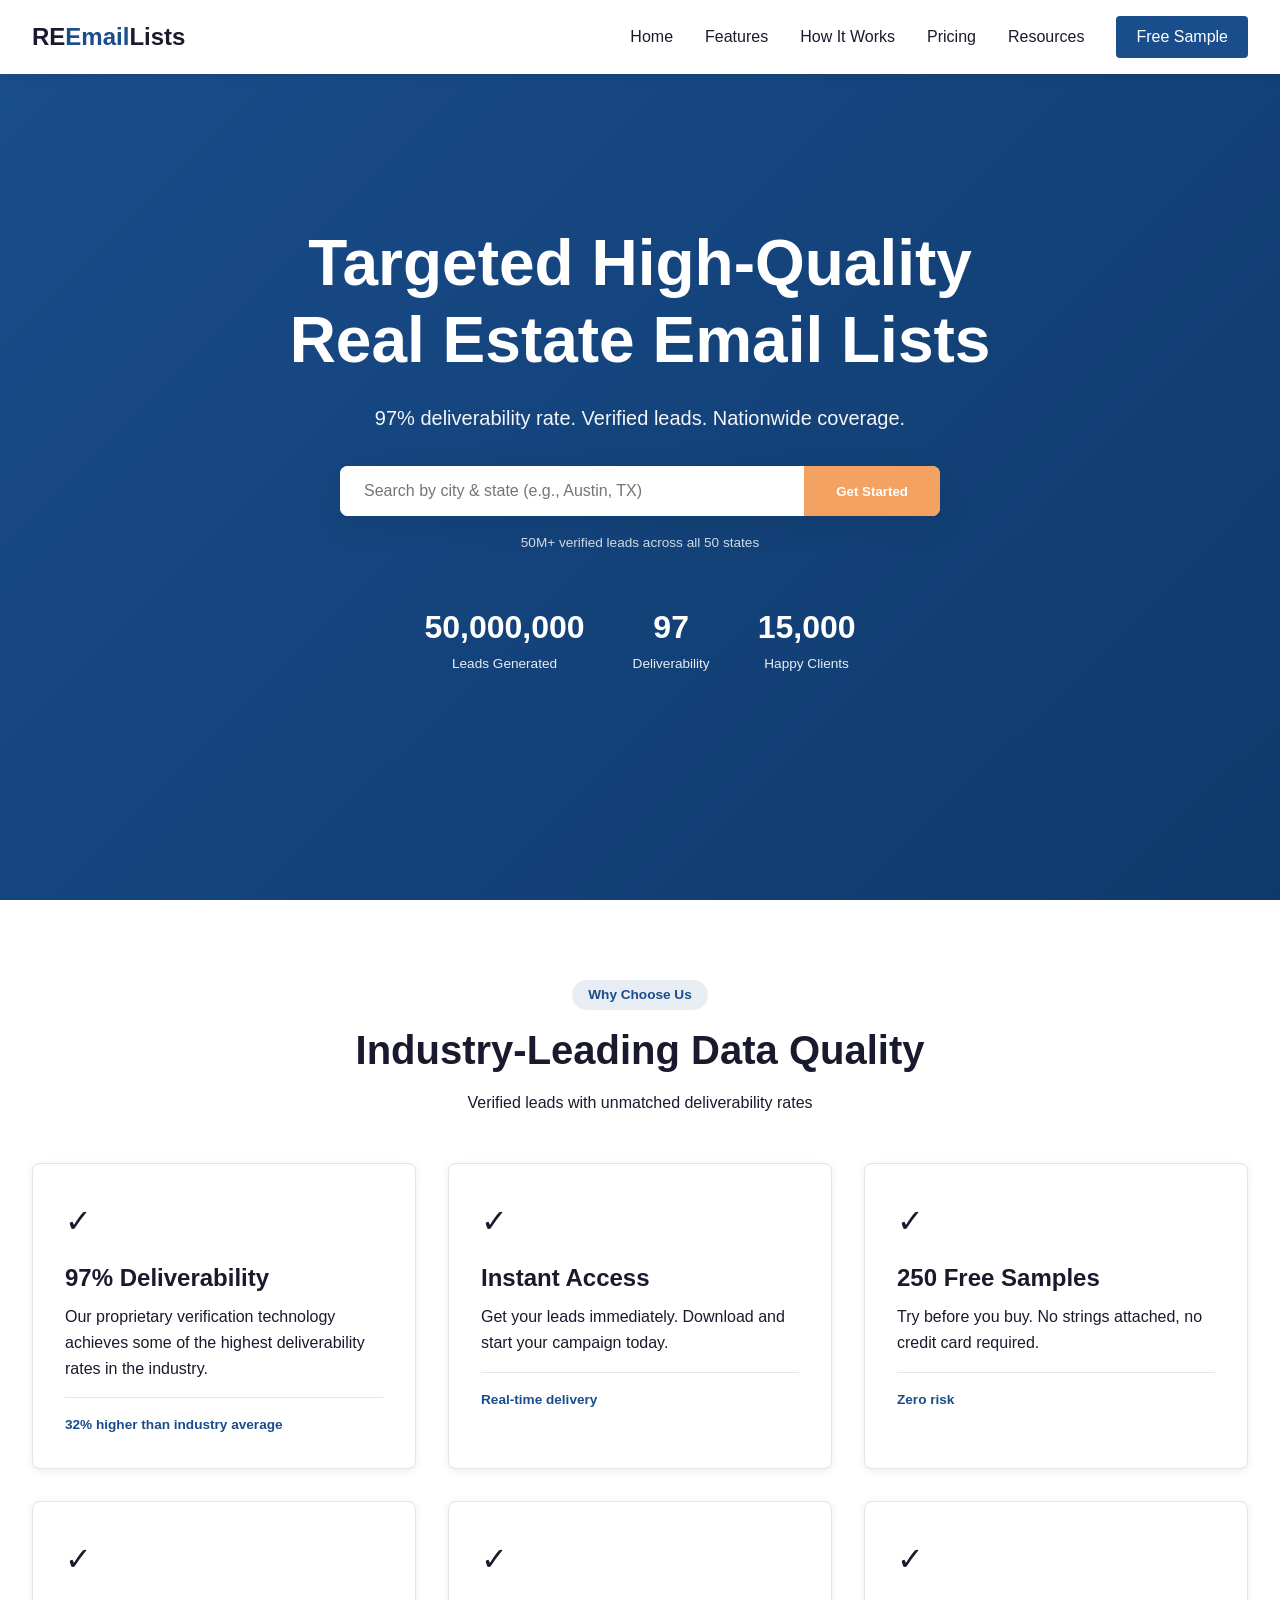
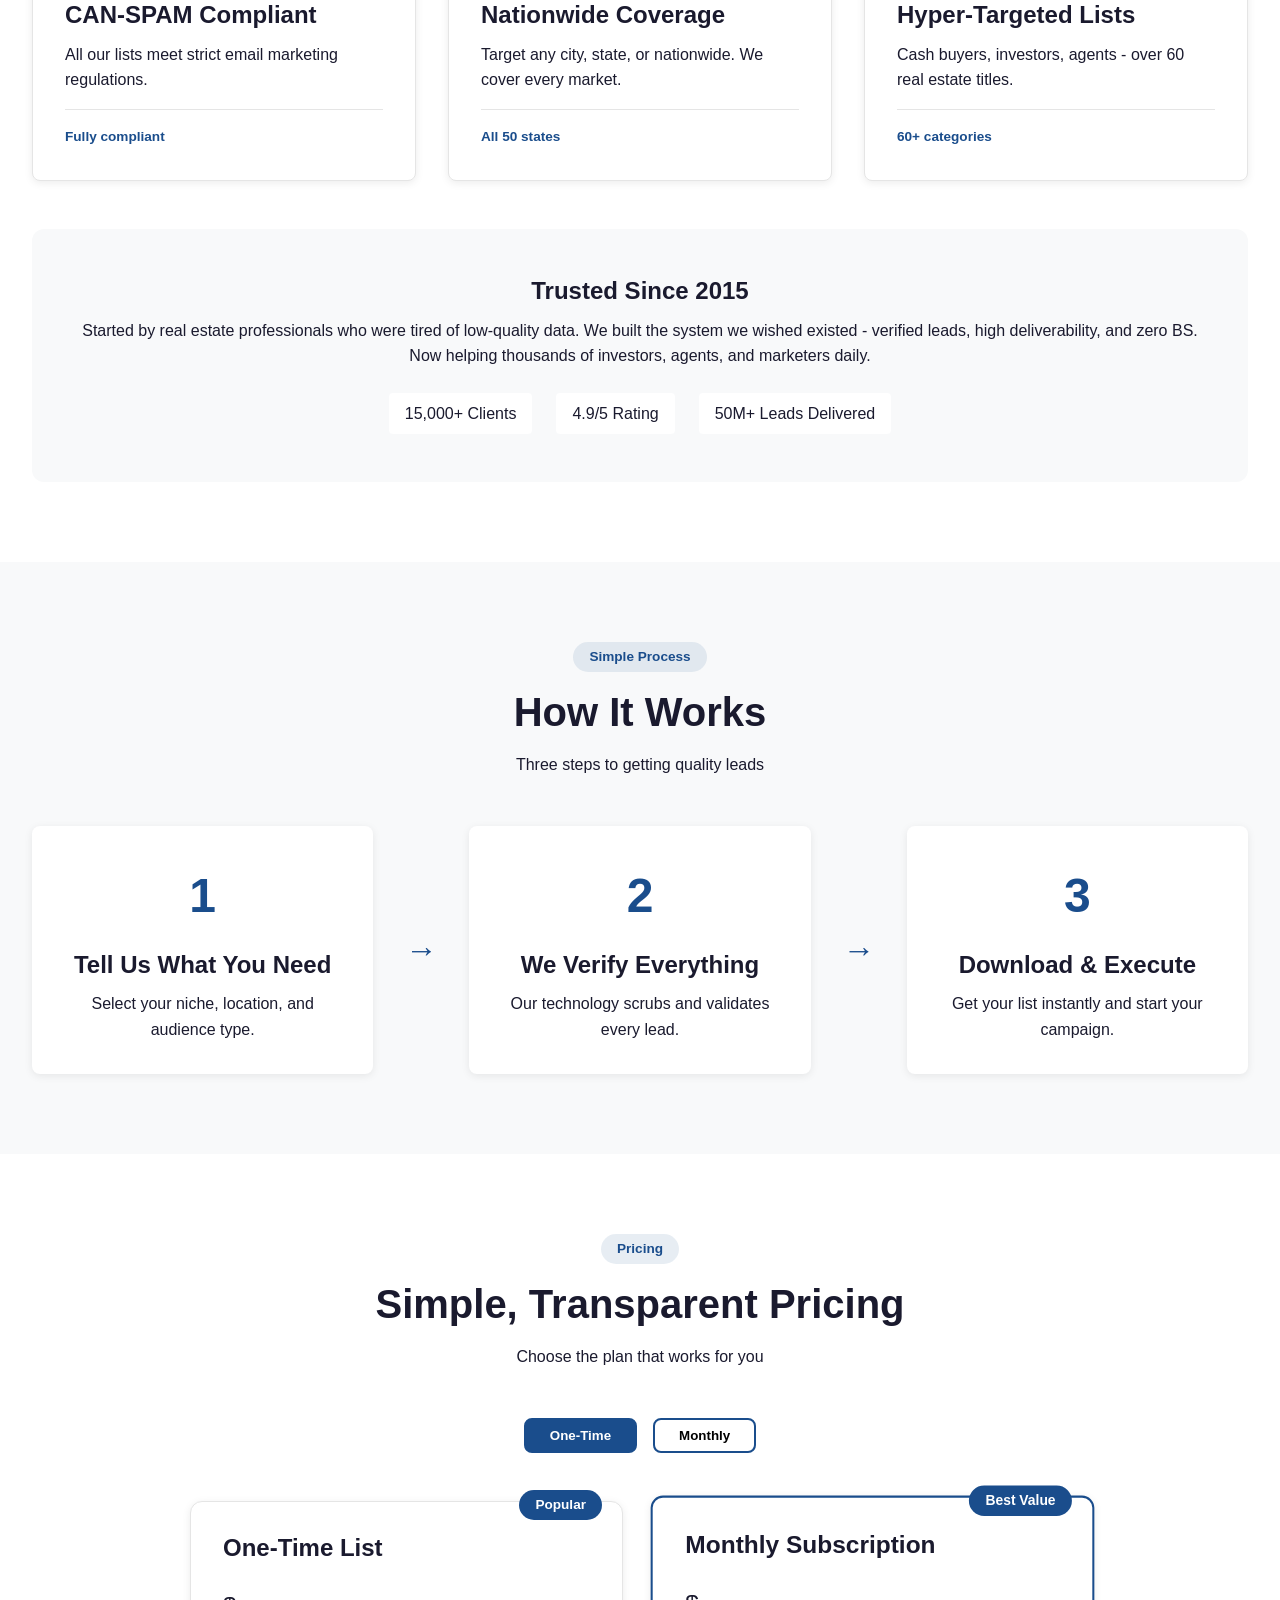
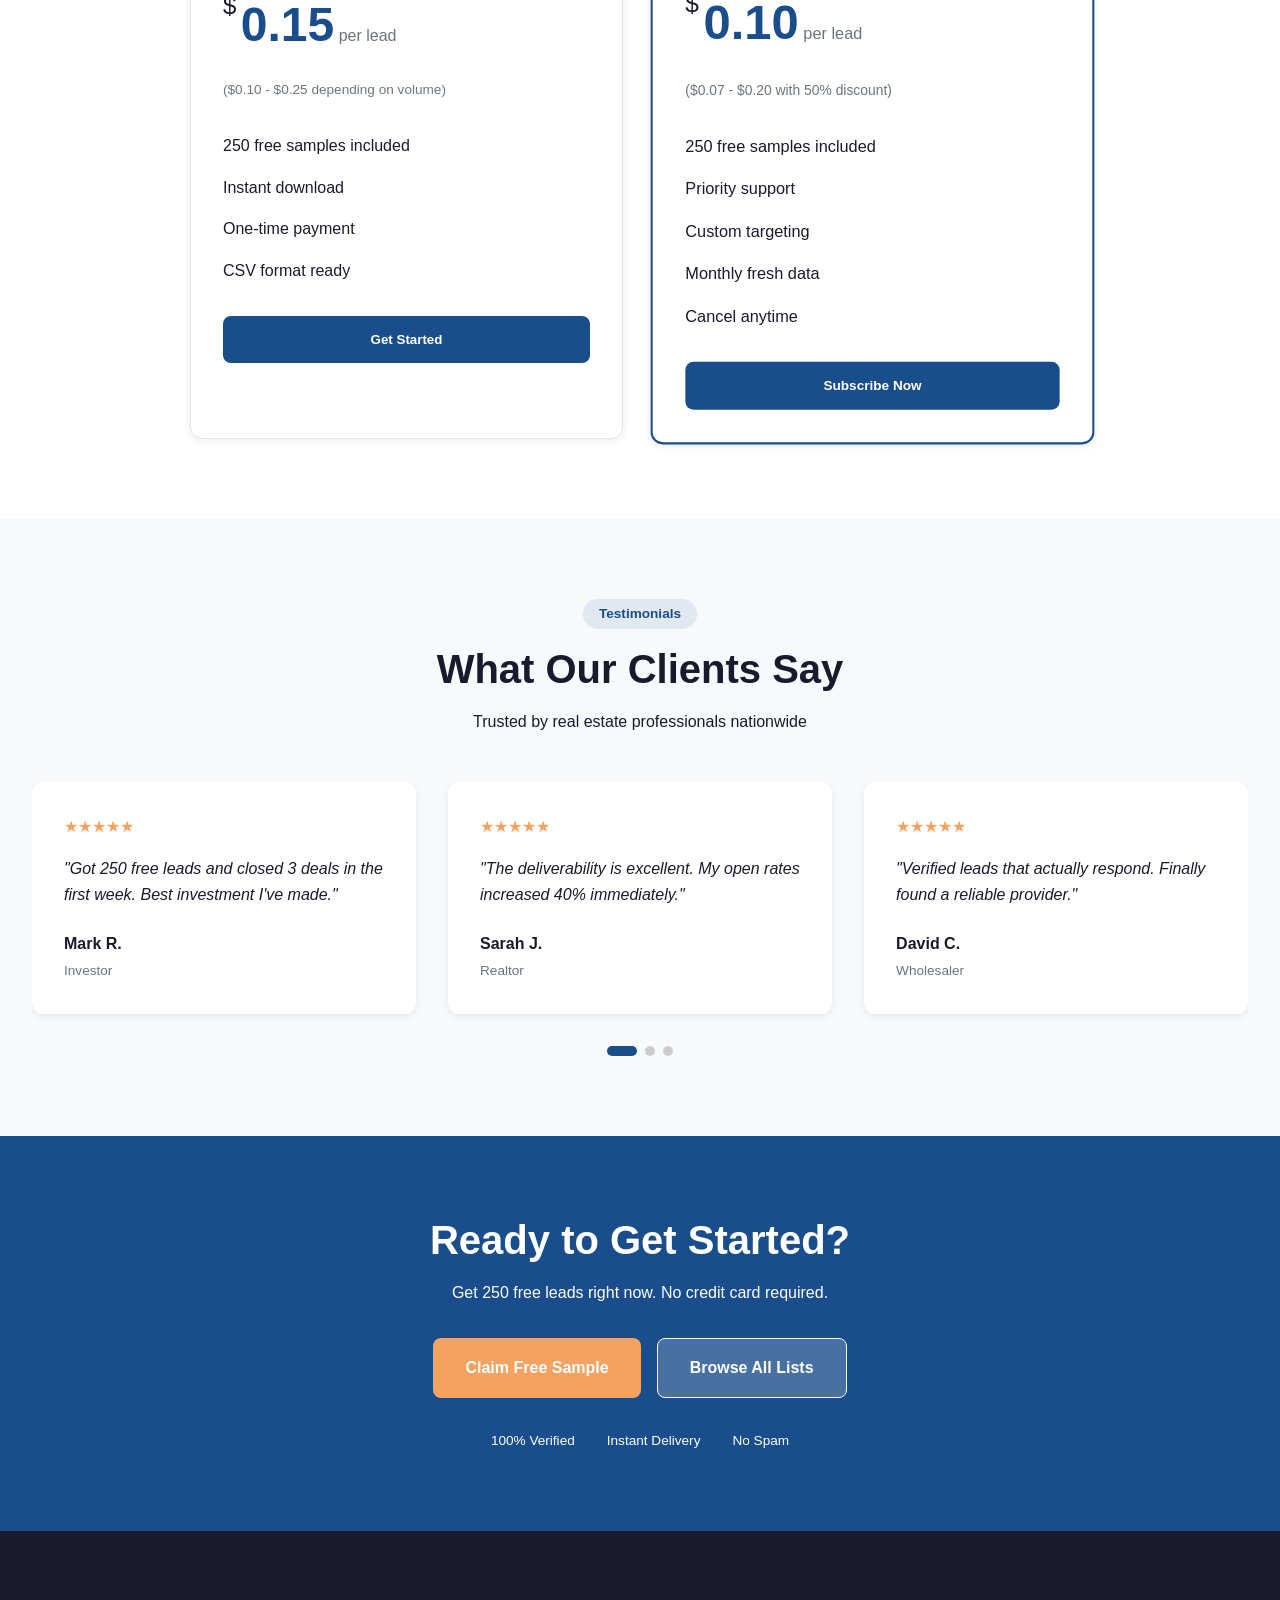
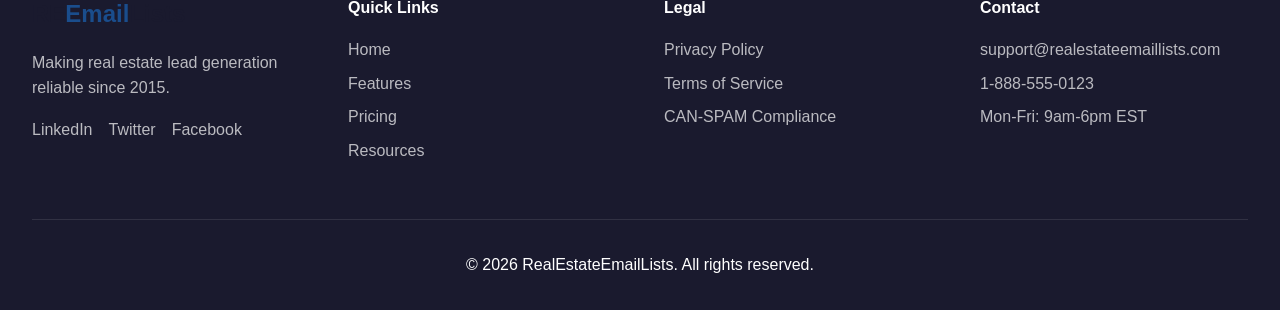
==== commit b0d87039: "sample html page for subs tier" ====
--- a/index.html
+++ b/index.html
@@ -2,508 +2,353 @@
 <html lang="en">
 <head>
     <meta charset="UTF-8">
-    <meta name="viewport" content="width=device-width, initial-scale=1.0, viewport-fit=cover">
-    <meta name="description" content="Get verified real estate email lists with 97% deliverability. Target cash buyers, realtors, and investors nationwide. Free 250 sample leads available.">
-    <meta name="keywords" content="real estate email lists, real estate leads, investor lists, cash buyers list, realtor database">
-    <meta name="author" content="RealEstateEmailLists">
-    <meta name="robots" content="index, follow">
+    <meta name="viewport" content="width=device-width, initial-scale=1.0">
+    <title>Real Estate Email Lists | Verified Real Estate Leads</title>
     
-    <!-- Open Graph / Social Media -->
-    <meta property="og:title" content="Real Estate Email Lists | 97% Deliverability Guaranteed">
-    <meta property="og:description" content="Targeted real estate leads with verified data. Get your free 250 sample leads today.">
-    <meta property="og:type" content="website">
-    <meta property="og:url" content="https://realestateemaillists.com">
-    <meta property="og:image" content="https://realestateemaillists.com/og-image.jpg">
-    
-    <!-- Canonical URL -->
-    <link rel="canonical" href="https://realestateemaillists.com">
-    
-    <!-- Preconnect for performance -->
     <link rel="preconnect" href="https://fonts.googleapis.com">
-    <link rel="preconnect" href="https://fonts.gstatic.com" crossorigin>
-    
-    <!-- Google Fonts -->
-    <link href="https://fonts.googleapis.com/css2?family=Inter:opsz,wght@14..32,300;14..32,400;14..32,500;14..32,600;14..32,700;14..32,800&display=swap" rel="stylesheet">
-    
-    <!-- Font Awesome 6 (Free CDN) -->
-    <link rel="stylesheet" href="https://cdnjs.cloudflare.com/ajax/libs/font-awesome/6.5.1/css/all.min.css">
-    
-    <title>Real Estate Email Lists | Verified Leads & 97% Deliverability</title>
-    
-    <!-- CSS -->
     <link rel="stylesheet" href="css/styles.css">
 </head>
 <body>
-    <!-- Skip to main content link for accessibility -->
-    <a href="#main-content" class="skip-link">Skip to main content</a>
-
-    <!-- Sticky Mobile CTA (visible only on mobile after scroll) -->
-    <div id="stickyCta" class="sticky-cta hidden">
-        <div class="sticky-cta-content">
-            <i class="fas fa-envelope-open-text"></i>
-            <span>Get 250 Free Leads →</span>
-            <button class="close-sticky" aria-label="Close">
-                <i class="fas fa-times"></i>
-            </button>
-        </div>
-    </div>
-
-    <!-- Header / Navigation -->
-    <header class="site-header">
-        <nav class="nav-container" aria-label="Main navigation">
-            <div class="logo">
-                <a href="/">
-                    <i class="fas fa-envelope" aria-hidden="true"></i>
-                    <span>Real<span class="highlight">Estate</span>EmailLists</span>
-                </a>
-            </div>
-            
-            <button class="mobile-menu-toggle" aria-label="Menu" aria-expanded="false">
-                <i class="fas fa-bars"></i>
-            </button>
-            
-            <div class="nav-links" id="navLinks">
-                <ul>
-                    <li><a href="#features">Features</a></li>
-                    <li><a href="#pricing">Pricing</a></li>
-                    <li><a href="#investor-lists">Investors</a></li>
-                    <li><a href="#agent-lists">Agents</a></li>
-                    <li><a href="#free-sample" class="nav-cta">Free Sample</a></li>
-                </ul>
+    <div class="loading" id="loading"><div class="spinner"></div></div>
+
+    <header class="header">
+        <nav class="nav">
+            <div class="nav-container">
+                <a href="/" class="logo">RE<span>Email</span>Lists</a>
+                
+                <button class="menu-btn" id="menuBtn" aria-label="Menu">
+                    <span></span><span></span><span></span>
+                </button>
+                
+                <div class="nav-menu" id="navMenu">
+                    <a href="#home">Home</a>
+                    <a href="#features">Features</a>
+                    <a href="#how-it-works">How It Works</a>
+                    <a href="#pricing">Pricing</a>
+                    <a href="resources.html">Resources</a>
+                    <a href="#free-sample" class="btn-primary-nav">Free Sample</a>
+                </div>
             </div>
         </nav>
     </header>
 
-    <!-- Hero Section -->
-    <section class="hero" id="main-content">
-        <div class="hero-container">
+    <main>
+        <section class="hero" id="home">
             <div class="hero-content">
-                <div class="trust-badge">
-                    <i class="fas fa-check-circle"></i>
-                    <span>97% Average Deliverability Rate</span>
-                </div>
-                <h1>Targeted High-Quality Real Estate Email Lists</h1>
-                <p class="hero-subtitle">At Your Fingertips</p>
-                <p class="hero-description">Connect with cash buyers, realtors, investors, and over 60 real estate industry titles across the US with verified, high-deliverability data.</p>
-                
-                <!-- Search Form -->
-                <div class="search-container">
-                    <form id="searchForm" class="hero-search" action="#" method="POST">
-                        <div class="search-input-wrapper">
-                            <i class="fas fa-search"></i>
-                            <input type="text" 
-                                   id="cityState" 
-                                   name="city_state" 
-                                   placeholder="Search by city & state (e.g., Miami, FL or Texas)" 
-                                   pattern="[A-Za-z\s,]+"
-                                   title="Please enter a valid city and state (e.g., Denver, CO or Florida)"
-                                   aria-label="City and state search"
-                                   required>
-                        </div>
-                        <button type="submit" class="btn btn-primary btn-large">
-                            <i class="fas fa-arrow-right"></i>
-                            Get Started
-                        </button>
-                    </form>
-                    <p class="form-hint">
-                        <i class="fas fa-lightbulb"></i>
-                        Example: "Austin, TX" or "California" - Search 50M+ verified leads
-                    </p>
-                </div>
-                
-                <!-- Trust Badges -->
-                <div class="trust-badges">
-                    <div class="trust-item">
-                        <i class="fas fa-database"></i>
-                        <span>50M+ Verified Leads</span>
-                    </div>
-                    <div class="trust-item">
-                        <i class="fas fa-chart-line"></i>
-                        <span>97% Deliverability</span>
-                    </div>
-                    <div class="trust-item">
-                        <i class="fas fa-shield-alt"></i>
-                        <span>100% CAN-SPAM Compliant</span>
-                    </div>
-                    <div class="trust-item">
-                        <i class="fas fa-star"></i>
-                        <span>4.9/5 Client Rating</span>
-                    </div>
-                </div>
-            </div>
-        </div>
-    </section>
-
-    <!-- Features Section -->
-    <section id="features" class="features">
-        <div class="container">
-            <div class="section-header">
-                <h2>Why Choose Our Real Estate Email Lists?</h2>
-                <p>Industry-leading data quality and unmatched targeting capabilities</p>
-            </div>
-            
-            <div class="features-grid">
-                <div class="feature-card">
-                    <div class="feature-icon">
-                        <i class="fas fa-check-double"></i>
-                    </div>
-                    <h3>High-Quality Verified Data</h3>
-                    <p>Our email lists go through proprietary verification technology and achieve some of the highest deliverability rates in the industry averaging over 97% deliverability.</p>
-                </div>
-                
-                <div class="feature-card">
-                    <div class="feature-icon">
-                        <i class="fas fa-map-marked-alt"></i>
-                    </div>
-                    <h3>Nationwide or Local Reach</h3>
-                    <p>Connect with cash buyers, realtors, investors, and over 60 real estate industry titles across the US. Target any type of real estate lead by city, state, or nationwide.</p>
-                </div>
-                
-                <div class="feature-card">
-                    <div class="feature-icon">
-                        <i class="fas fa-gift"></i>
-                    </div>
-                    <h3>Free Sample Leads</h3>
-                    <p>We're so confident in our quality that we're offering 250 free sample leads - no strings attached! Available for both Instant and Custom Lists.</p>
-                </div>
-                
-                <div class="feature-card">
-                    <div class="feature-icon">
-                        <i class="fas fa-chart-simple"></i>
-                    </div>
-                    <h3>Unmatched Lead Volume</h3>
-                    <p>We provide more high-quality, verified real estate leads than any other provider. Our top package offers 100,000 custom leads per month.</p>
-                </div>
-                
-                <div class="feature-card">
-                    <div class="feature-icon">
-                        <i class="fas fa-bullseye"></i>
-                    </div>
-                    <h3>Tailored for Your Business</h3>
-                    <p>Dive into a specific niche with precision-targeted lists designed for maximum engagement. Customized lists search for specific industry titles by city and state.</p>
-                </div>
-                
-                <div class="feature-card">
-                    <div class="feature-icon">
-                        <i class="fas fa-gavel"></i>
-                    </div>
-                    <h3>100% CAN-SPAM Compliant</h3>
-                    <p>Our lists meet strict email marketing regulations, ensuring your outreach remains compliant and effective.</p>
-                </div>
-            </div>
-        </div>
-    </section>
-
-    <!-- Pricing Section -->
-    <section id="pricing" class="pricing">
-        <div class="container">
-            <div class="section-header">
-                <h2>Simple, Transparent Pricing</h2>
-                <p>Choose the plan that works for your business</p>
-            </div>
-            
-            <div class="pricing-grid">
-                <div class="pricing-card">
-                    <div class="pricing-header">
-                        <h3>One Time Custom List</h3>
+                <h1 class="hero-title">Targeted High-Quality Real Estate Email Lists</h1>
+                <p class="hero-subtitle">97% deliverability rate. Verified leads. Nationwide coverage.</p>
+                
+                <div class="search-wrapper">
+                    <div class="search-box">
+                        <input type="text" id="mainSearch" placeholder="Search by city & state (e.g., Austin, TX)">
+                        <button class="search-btn" id="searchBtn">Get Started</button>
+                    </div>
+                    <p class="search-hint">50M+ verified leads across all 50 states</p>
+                </div>
+                
+                <div class="stats">
+                    <div class="stat">
+                        <div class="stat-number" data-target="50000000">0</div>
+                        <div class="stat-label">Leads Generated</div>
+                    </div>
+                    <div class="stat">
+                        <div class="stat-number" data-target="97">0</div>
+                        <div class="stat-label">Deliverability</div>
+                    </div>
+                    <div class="stat">
+                        <div class="stat-number" data-target="15000">0</div>
+                        <div class="stat-label">Happy Clients</div>
+                    </div>
+                </div>
+            </div>
+        </section>
+
+        <section class="features" id="features">
+            <div class="container">
+                <div class="section-header">
+                    <span class="section-tag">Why Choose Us</span>
+                    <h2>Industry-Leading Data Quality</h2>
+                    <p>Verified leads with unmatched deliverability rates</p>
+                </div>
+                
+                <div class="features-grid">
+                    <div class="feature-card">
+                        <div class="feature-icon">✓</div>
+                        <h3>97% Deliverability</h3>
+                        <p>Our proprietary verification technology achieves some of the highest deliverability rates in the industry.</p>
+                        <div class="feature-stats">32% higher than industry average</div>
+                    </div>
+                    
+                    <div class="feature-card">
+                        <div class="feature-icon">✓</div>
+                        <h3>Instant Access</h3>
+                        <p>Get your leads immediately. Download and start your campaign today.</p>
+                        <div class="feature-stats">Real-time delivery</div>
+                    </div>
+                    
+                    <div class="feature-card">
+                        <div class="feature-icon">✓</div>
+                        <h3>250 Free Samples</h3>
+                        <p>Try before you buy. No strings attached, no credit card required.</p>
+                        <div class="feature-stats">Zero risk</div>
+                    </div>
+                    
+                    <div class="feature-card">
+                        <div class="feature-icon">✓</div>
+                        <h3>CAN-SPAM Compliant</h3>
+                        <p>All our lists meet strict email marketing regulations.</p>
+                        <div class="feature-stats">Fully compliant</div>
+                    </div>
+                    
+                    <div class="feature-card">
+                        <div class="feature-icon">✓</div>
+                        <h3>Nationwide Coverage</h3>
+                        <p>Target any city, state, or nationwide. We cover every market.</p>
+                        <div class="feature-stats">All 50 states</div>
+                    </div>
+                    
+                    <div class="feature-card">
+                        <div class="feature-icon">✓</div>
+                        <h3>Hyper-Targeted Lists</h3>
+                        <p>Cash buyers, investors, agents - over 60 real estate titles.</p>
+                        <div class="feature-stats">60+ categories</div>
+                    </div>
+                </div>
+                
+                <div class="about-blurb">
+                    <h3>Trusted Since 2015</h3>
+                    <p>Started by real estate professionals who were tired of low-quality data. We built the system we wished existed - verified leads, high deliverability, and zero BS. Now helping thousands of investors, agents, and marketers daily.</p>
+                    <div class="about-badges">
+                        <span>15,000+ Clients</span>
+                        <span>4.9/5 Rating</span>
+                        <span>50M+ Leads Delivered</span>
+                    </div>
+                </div>
+            </div>
+        </section>
+
+        <section class="how-it-works" id="how-it-works">
+            <div class="container">
+                <div class="section-header">
+                    <span class="section-tag">Simple Process</span>
+                    <h2>How It Works</h2>
+                    <p>Three steps to getting quality leads</p>
+                </div>
+                <div class="steps">
+                    <div class="step">
+                        <div class="step-number">1</div>
+                        <h3>Tell Us What You Need</h3>
+                        <p>Select your niche, location, and audience type.</p>
+                    </div>
+                    <div class="step-arrow">→</div>
+                    <div class="step">
+                        <div class="step-number">2</div>
+                        <h3>We Verify Everything</h3>
+                        <p>Our technology scrubs and validates every lead.</p>
+                    </div>
+                    <div class="step-arrow">→</div>
+                    <div class="step">
+                        <div class="step-number">3</div>
+                        <h3>Download & Execute</h3>
+                        <p>Get your list instantly and start your campaign.</p>
+                    </div>
+                </div>
+            </div>
+        </section>
+
+        <section class="pricing" id="pricing">
+            <div class="container">
+                <div class="section-header">
+                    <span class="section-tag">Pricing</span>
+                    <h2>Simple, Transparent Pricing</h2>
+                    <p>Choose the plan that works for you</p>
+                </div>
+                <div class="pricing-toggle">
+                    <button class="toggle-btn active" data-plan="one-time">One-Time</button>
+                    <button class="toggle-btn" data-plan="monthly">Monthly</button>
+                </div>
+                <div class="pricing-cards">
+                    <div class="pricing-card" data-plan-type="one-time">
+                        <div class="card-badge">Popular</div>
+                        <h3>One-Time List</h3>
                         <div class="price">
                             <span class="currency">$</span>
-                            <span class="amount" data-min="0.10" data-max="0.25">0.10</span>
+                            <span class="amount">0.15</span>
                             <span class="period">per lead</span>
                         </div>
-                        <p class="price-range">($0.10 - $0.25 per lead)</p>
-                    </div>
-                    <ul class="pricing-features">
-                        <li><i class="fas fa-check"></i> One-time purchase</li>
-                        <li><i class="fas fa-check"></i> Full price access</li>
-                        <li><i class="fas fa-check"></i> 250 free sample included</li>
-                        <li><i class="fas fa-check"></i> Instant download available</li>
-                    </ul>
-                    <button class="btn btn-secondary get-quote" data-type="one-time">
-                        Get Quote <i class="fas fa-arrow-right"></i>
-                    </button>
-                </div>
-                
-                <div class="pricing-card featured">
-                    <div class="popular-tag">
-                        <i class="fas fa-fire"></i> Most Popular
-                    </div>
-                    <div class="pricing-header">
+                        <p class="price-range">($0.10 - $0.25 depending on volume)</p>
+                        <ul class="features-list">
+                            <li>250 free samples included</li>
+                            <li>Instant download</li>
+                            <li>One-time payment</li>
+                            <li>CSV format ready</li>
+                        </ul>
+                        <button class="btn-get-started">Get Started</button>
+                    </div>
+                    <div class="pricing-card featured" data-plan-type="monthly">
+                        <div class="card-badge">Best Value</div>
                         <h3>Monthly Subscription</h3>
                         <div class="price">
                             <span class="currency">$</span>
-                            <span class="amount" data-min="0.07" data-max="0.20">0.07</span>
+                            <span class="amount">0.10</span>
                             <span class="period">per lead</span>
                         </div>
-                        <p class="price-range">($0.07 - $0.20 per lead)</p>
-                        <p class="discount">50% discount from full price</p>
-                    </div>
-                    <ul class="pricing-features">
-                        <li><i class="fas fa-check"></i> Monthly recurring</li>
-                        <li><i class="fas fa-check"></i> 50% discount</li>
-                        <li><i class="fas fa-check"></i> Priority support</li>
-                        <li><i class="fas fa-check"></i> Custom targeting included</li>
-                    </ul>
-                    <button class="btn btn-primary get-quote" data-type="subscription">
-                        Subscribe Now <i class="fas fa-arrow-right"></i>
-                    </button>
-                </div>
-            </div>
-        </div>
-    </section>
-
-    <!-- Investor Lists By State (Collapsible) -->
-    <section id="investor-lists" class="lists-section">
-        <div class="container">
-            <div class="section-header">
-                <h2>Investor Lists By State</h2>
-                <p>Target real estate investors across all 50 states</p>
-            </div>
-            
-            <details class="collapsible-list" open>
-                <summary>
-                    <i class="fas fa-chevron-right"></i>
-                    <span>Browse All 50 States <i class="fas fa-users"></i></span>
-                    <span class="summary-hint">(click to expand)</span>
-                </summary>
-                <div class="state-grid" id="investorStateGrid">
-                    <!-- JavaScript will populate this grid -->
-                </div>
-            </details>
-        </div>
-    </section>
-
-    <!-- Investor Lists By City (Collapsible) -->
-    <section class="lists-section">
-        <div class="container">
-            <div class="section-header">
-                <h2>Investor Lists By City</h2>
-                <p>Target specific metropolitan areas</p>
-            </div>
-            
-            <details class="collapsible-list">
-                <summary>
-                    <i class="fas fa-chevron-right"></i>
-                    <span>Browse All Cities <i class="fas fa-city"></i></span>
-                    <span class="summary-hint">(click to expand)</span>
-                </summary>
-                <div class="city-grid" id="investorCityGrid">
-                    <!-- JavaScript will populate this grid -->
-                </div>
-            </details>
-        </div>
-    </section>
-
-    <!-- Residential Real Estate Agent Lists By State -->
-    <section id="agent-lists" class="lists-section">
-        <div class="container">
-            <div class="section-header">
-                <h2>Residential Real Estate Agent Lists By State</h2>
-                <p>Connect with licensed agents nationwide</p>
-            </div>
-            
-            <details class="collapsible-list">
-                <summary>
-                    <i class="fas fa-chevron-right"></i>
-                    <span>Browse All States <i class="fas fa-user-tie"></i></span>
-                    <span class="summary-hint">(click to expand)</span>
-                </summary>
-                <div class="state-grid" id="agentStateGrid">
-                    <!-- JavaScript will populate this grid -->
-                </div>
-            </details>
-        </div>
-    </section>
-
-    <!-- Testimonials Section -->
-    <section class="testimonials">
-        <div class="container">
-            <div class="section-header">
-                <h2>What Our Clients Say</h2>
-                <p>Trusted by real estate professionals across the country</p>
-            </div>
-            
-            <div class="testimonials-grid">
-                <div class="testimonial-card">
-                    <div class="testimonial-rating">
-                        <i class="fas fa-star"></i>
-                        <i class="fas fa-star"></i>
-                        <i class="fas fa-star"></i>
-                        <i class="fas fa-star"></i>
-                        <i class="fas fa-star"></i>
-                    </div>
-                    <p class="testimonial-text">"Got 250 leads in 10 minutes - 23 turned into deals within the first month. The data quality is unmatched!"</p>
-                    <div class="testimonial-author">
-                        <i class="fas fa-user-circle"></i>
-                        <div>
-                            <strong>Mark R.</strong>
-                            <span>Real Estate Investor, Texas</span>
-                        </div>
-                    </div>
-                </div>
-                
-                <div class="testimonial-card">
-                    <div class="testimonial-rating">
-                        <i class="fas fa-star"></i>
-                        <i class="fas fa-star"></i>
-                        <i class="fas fa-star"></i>
-                        <i class="fas fa-star"></i>
-                        <i class="fas fa-star"></i>
-                    </div>
-                    <p class="testimonial-text">"The 97% deliverability rate is real. Best investment I've made for my real estate marketing this year."</p>
-                    <div class="testimonial-author">
-                        <i class="fas fa-user-circle"></i>
-                        <div>
-                            <strong>Sarah J.</strong>
-                            <span>Realtor, Florida</span>
-                        </div>
-                    </div>
-                </div>
-                
-                <div class="testimonial-card">
-                    <div class="testimonial-rating">
-                        <i class="fas fa-star"></i>
-                        <i class="fas fa-star"></i>
-                        <i class="fas fa-star"></i>
-                        <i class="fas fa-star"></i>
-                        <i class="fas fa-star-half-alt"></i>
-                    </div>
-                    <p class="testimonial-text">"Their custom list targeting by city and niche was exactly what my marketing campaign needed. Highly recommend!"</p>
-                    <div class="testimonial-author">
-                        <i class="fas fa-user-circle"></i>
-                        <div>
-                            <strong>David C.</strong>
-                            <span>Property Manager, California</span>
-                        </div>
-                    </div>
-                </div>
-            </div>
-        </div>
-    </section>
-
-    <!-- Free Sample Section -->
-    <section id="free-sample" class="free-sample">
-        <div class="container">
-            <div class="sample-container">
-                <div class="sample-content">
-                    <i class="fas fa-envelope-open-text sample-icon"></i>
-                    <h2>Ready to Try Our Real Estate Email Lists?</h2>
-                    <p>Get 250 verified leads absolutely free - no credit card required, no strings attached.</p>
-                    <div class="sample-features">
-                        <span><i class="fas fa-check"></i> 100% Verified Data</span>
-                        <span><i class="fas fa-check"></i> Instant Download</span>
-                        <span><i class="fas fa-check"></i> No Obligation</span>
-                    </div>
-                    <button id="openSampleModal" class="btn btn-primary btn-large">
-                        <i class="fas fa-gift"></i>
-                        Claim Your 250 Free Leads Now
-                    </button>
-                </div>
-            </div>
-        </div>
-    </section>
-
-    <!-- Footer -->
-    <footer class="site-footer">
+                        <p class="price-range">($0.07 - $0.20 with 50% discount)</p>
+                        <ul class="features-list">
+                            <li>250 free samples included</li>
+                            <li>Priority support</li>
+                            <li>Custom targeting</li>
+                            <li>Monthly fresh data</li>
+                            <li>Cancel anytime</li>
+                        </ul>
+                        <button class="btn-get-started">Subscribe Now</button>
+                    </div>
+                </div>
+            </div>
+        </section>
+
+        <section class="testimonials">
+            <div class="container">
+                <div class="section-header">
+                    <span class="section-tag">Testimonials</span>
+                    <h2>What Our Clients Say</h2>
+                    <p>Trusted by real estate professionals nationwide</p>
+                </div>
+                <div class="testimonials-slider" id="testimonialsSlider">
+                    <div class="testimonial-track" id="testimonialTrack">
+                        <div class="testimonial">
+                            <div class="rating">★★★★★</div>
+                            <p class="quote">"Got 250 free leads and closed 3 deals in the first week. Best investment I've made."</p>
+                            <div class="author"><strong>Mark R.</strong><span>Investor</span></div>
+                        </div>
+                        <div class="testimonial">
+                            <div class="rating">★★★★★</div>
+                            <p class="quote">"The deliverability is excellent. My open rates increased 40% immediately."</p>
+                            <div class="author"><strong>Sarah J.</strong><span>Realtor</span></div>
+                        </div>
+                        <div class="testimonial">
+                            <div class="rating">★★★★★</div>
+                            <p class="quote">"Verified leads that actually respond. Finally found a reliable provider."</p>
+                            <div class="author"><strong>David C.</strong><span>Wholesaler</span></div>
+                        </div>
+                    </div>
+                    <div class="slider-dots" id="sliderDots"></div>
+                </div>
+            </div>
+        </section>
+
+        <section class="cta-section" id="free-sample">
+            <div class="container">
+                <div class="cta-card">
+                    <h2>Ready to Get Started?</h2>
+                    <p>Get 250 free leads right now. No credit card required.</p>
+                    <div class="cta-buttons">
+                        <button class="btn-primary" id="openModalBtn">Claim Free Sample</button>
+                        <a href="resources.html" class="btn-secondary">Browse All Lists</a>
+                    </div>
+                    <div class="cta-trust">
+                        <span>100% Verified</span>
+                        <span>Instant Delivery</span>
+                        <span>No Spam</span>
+                    </div>
+                </div>
+            </div>
+        </section>
+    </main>
+
+    <footer class="footer">
         <div class="container">
             <div class="footer-grid">
-                <div class="footer-about">
-                    <div class="logo">
-                        <i class="fas fa-envelope"></i>
-                        <span>Real<span class="highlight">Estate</span>EmailLists</span>
-                    </div>
-                    <p>Providing high-quality, verified real estate email lists since 2015. Trusted by thousands of real estate professionals nationwide.</p>
-                    <div class="footer-social">
-                        <a href="#" aria-label="Facebook"><i class="fab fa-facebook"></i></a>
-                        <a href="#" aria-label="Twitter"><i class="fab fa-twitter"></i></a>
-                        <a href="#" aria-label="LinkedIn"><i class="fab fa-linkedin"></i></a>
-                    </div>
-                </div>
-                
+                <div class="footer-brand">
+                    <div class="logo">RE<span>Email</span>Lists</div>
+                    <p>Making real estate lead generation reliable since 2015.</p>
+                    <div class="social-links">
+                        <a href="#">LinkedIn</a>
+                        <a href="#">Twitter</a>
+                        <a href="#">Facebook</a>
+                    </div>
+                </div>
                 <div class="footer-links">
                     <h4>Quick Links</h4>
                     <ul>
+                        <li><a href="#home">Home</a></li>
                         <li><a href="#features">Features</a></li>
                         <li><a href="#pricing">Pricing</a></li>
-                        <li><a href="#free-sample">Free Sample</a></li>
-                        <li><a href="#">About Us</a></li>
-                        <li><a href="#">Contact</a></li>
+                        <li><a href="resources.html">Resources</a></li>
                     </ul>
                 </div>
-                
                 <div class="footer-links">
-                    <h4>Resources</h4>
+                    <h4>Legal</h4>
                     <ul>
-                        <li><a href="#">Blog</a></li>
-                        <li><a href="#">FAQ</a></li>
-                        <li><a href="#">Data Verification</a></li>
+                        <li><a href="#">Privacy Policy</a></li>
+                        <li><a href="#">Terms of Service</a></li>
                         <li><a href="#">CAN-SPAM Compliance</a></li>
-                        <li><a href="#">Privacy Policy</a></li>
                     </ul>
                 </div>
-                
                 <div class="footer-contact">
-                    <h4>Contact Us</h4>
-                    <ul>
-                        <li><i class="fas fa-envelope"></i> support@realestateemaillists.com</li>
-                        <li><i class="fas fa-phone"></i> 1-888-555-0123</li>
-                        <li><i class="fas fa-clock"></i> Mon-Fri: 9am-6pm EST</li>
-                    </ul>
-                </div>
-            </div>
-            
+                    <h4>Contact</h4>
+                    <p>support@realestateemaillists.com</p>
+                    <p>1-888-555-0123</p>
+                    <p>Mon-Fri: 9am-6pm EST</p>
+                </div>
+            </div>
             <div class="footer-bottom">
-                <p>&copy; <span id="currentYear"></span> RealEstateEmailLists. All rights reserved.</p>
-                <p class="can-spam">100% CAN-SPAM Compliant | GDPR Ready</p>
+                <p>© <span id="currentYear"></span> RealEstateEmailLists. All rights reserved.</p>
             </div>
         </div>
     </footer>
 
-    <!-- Modal for Free Sample Form -->
-    <div id="sampleModal" class="modal">
+    <div class="modal" id="sampleModal">
         <div class="modal-content">
-            <span class="modal-close">&times;</span>
             <div class="modal-header">
-                <i class="fas fa-gift"></i>
+                <button class="modal-close">&times;</button>
                 <h3>Claim Your 250 Free Leads</h3>
-                <p>No credit card required - completely free</p>
-            </div>
-            <form id="sampleForm" class="sample-form">
-                <div class="form-group">
-                    <label for="fullName">Full Name *</label>
-                    <input type="text" id="fullName" name="full_name" required>
-                </div>
-                <div class="form-group">
-                    <label for="email">Business Email *</label>
-                    <input type="email" id="email" name="email" required>
-                </div>
-                <div class="form-group">
-                    <label for="phone">Phone Number</label>
-                    <input type="tel" id="phone" name="phone">
-                </div>
-                <div class="form-group">
-                    <label for="targetLocation">Target Location (City, State) *</label>
-                    <input type="text" id="targetLocation" name="target_location" placeholder="e.g., Dallas, TX" required>
-                </div>
-                <div class="form-group">
-                    <label for="targetType">Target Type</label>
-                    <select id="targetType" name="target_type">
-                        <option value="investors">Real Estate Investors</option>
-                        <option value="agents">Residential Agents</option>
-                        <option value="cashbuyers">Cash Buyers</option>
-                        <option value="all">All Types</option>
-                    </select>
-                </div>
-                <button type="submit" class="btn btn-primary btn-full">
-                    <i class="fas fa-download"></i>
-                    Get My 250 Free Leads Now
-                </button>
-                <p class="form-disclaimer">By submitting, you agree to our Terms of Service and Privacy Policy. We respect your inbox - no spam, ever.</p>
-            </form>
+                <p>No credit card required</p>
+            </div>
+            <div class="modal-body">
+                <form id="sampleForm">
+                    <div class="input-group">
+                        <label>Full Name *</label>
+                        <input type="text" id="fullName" required>
+                    </div>
+                    <div class="input-group">
+                        <label>Business Email *</label>
+                        <input type="email" id="email" required>
+                    </div>
+                    <div class="input-group">
+                        <label>Target Location *</label>
+                        <input type="text" id="targetLocation" required placeholder="City, State or Nationwide">
+                    </div>
+                    <div class="input-group">
+                        <label>Interested In</label>
+                        <select id="interestType">
+                            <option>Real Estate Investors</option>
+                            <option>Residential Agents</option>
+                            <option>Cash Buyers</option>
+                            <option>All Categories</option>
+                        </select>
+                    </div>
+                    <button type="submit" class="btn-submit">Send My Free Leads</button>
+                    <p class="form-note">We respect your privacy. Unsubscribe at any time.</p>
+                </form>
+            </div>
         </div>
     </div>
 
-    <!-- JavaScript -->
+    <script>
+        // Loading screen removal
+        (function() {
+            const loading = document.getElementById('loading');
+            if (loading) {
+                setTimeout(function() {
+                    loading.classList.add('fade-out');
+                    setTimeout(function() {
+                        if (loading && loading.parentNode) loading.remove();
+                    }, 500);
+                }, 300);
+            }
+        })();
+    </script>
     <script src="js/main.js"></script>
 </body>
 </html>
--- a/css/styles.css
+++ b/css/styles.css
@@ -1,63 +1,21 @@
 /* ============================================
-   CSS RESET & BASE STYLES
+   PROFESSIONAL CLEAN CSS
    ============================================ */
 
 :root {
-    /* Color Scheme */
-    --primary-color: #1a4d8c;
+    --primary: #1a4d8c;
     --primary-dark: #0e3a6b;
     --primary-light: #2a6cb8;
-    --secondary-color: #f4a261;
-    --secondary-dark: #e76f51;
-    --accent-color: #2a9d8f;
-    --text-dark: #1a1a2e;
-    --text-light: #6c757d;
-    --text-white: #ffffff;
-    --bg-light: #f8f9fa;
-    --bg-white: #ffffff;
-    --border-color: #e5e5e5;
-    --shadow-sm: 0 2px 4px rgba(0,0,0,0.1);
-    --shadow-md: 0 4px 8px rgba(0,0,0,0.1);
-    --shadow-lg: 0 8px 16px rgba(0,0,0,0.1);
-    --shadow-xl: 0 16px 32px rgba(0,0,0,0.1);
-    --success: #28a745;
-    --error: #dc3545;
-    --warning: #ffc107;
-    
-    /* Spacing */
-    --spacing-xs: 0.25rem;
-    --spacing-sm: 0.5rem;
-    --spacing-md: 1rem;
-    --spacing-lg: 1.5rem;
-    --spacing-xl: 2rem;
-    --spacing-2xl: 3rem;
-    --spacing-3xl: 4rem;
-    
-    /* Typography */
-    --font-family: 'Inter', -apple-system, BlinkMacSystemFont, 'Segoe UI', sans-serif;
-    --font-size-xs: 0.75rem;
-    --font-size-sm: 0.875rem;
-    --font-size-base: 1rem;
-    --font-size-lg: 1.125rem;
-    --font-size-xl: 1.25rem;
-    --font-size-2xl: 1.5rem;
-    --font-size-3xl: 2rem;
-    --font-size-4xl: 2.5rem;
-    
-    /* Border Radius */
-    --radius-sm: 4px;
-    --radius-md: 8px;
-    --radius-lg: 12px;
-    --radius-xl: 16px;
-    
-    /* Transitions */
-    --transition-default: all 0.3s ease;
-    --transition-fast: all 0.15s ease;
-}
-
-*,
-*::before,
-*::after {
+    --secondary: #f4a261;
+    --gray-light: #f8f9fa;
+    --gray: #6c757d;
+    --dark: #1a1a2e;
+    --white: #ffffff;
+    --shadow: 0 2px 8px rgba(0,0,0,0.08);
+    --shadow-lg: 0 8px 32px rgba(0,0,0,0.1);
+}
+
+* {
     margin: 0;
     padding: 0;
     box-sizing: border-box;
@@ -65,1236 +23,819 @@
 
 html {
     scroll-behavior: smooth;
-    font-size: 16px;
+    scroll-padding-top: 80px;
 }
 
 body {
-    font-family: var(--font-family);
-    color: var(--text-dark);
+    font-family: -apple-system, BlinkMacSystemFont, 'Segoe UI', Roboto, 'Helvetica Neue', sans-serif;
+    color: var(--dark);
     line-height: 1.6;
-    background-color: var(--bg-white);
-    overflow-x: hidden;
-}
-
-/* ============================================
-   TYPOGRAPHY
-   ============================================ */
-
-h1, h2, h3, h4, h5, h6 {
+    background: var(--white);
+}
+
+/* Typography */
+h1, h2, h3 {
     font-weight: 700;
     line-height: 1.2;
-    margin-bottom: var(--spacing-md);
-}
-
-h1 {
-    font-size: var(--font-size-4xl);
-    font-weight: 800;
-    background: linear-gradient(135deg, var(--primary-color) 0%, var(--primary-light) 100%);
-    -webkit-background-clip: text;
-    background-clip: text;
-    color: transparent;
-}
-
-h2 {
-    font-size: var(--font-size-3xl);
-    color: var(--text-dark);
-}
-
-h3 {
-    font-size: var(--font-size-xl);
-}
-
-p {
-    margin-bottom: var(--spacing-md);
-    color: var(--text-light);
-}
-
-a {
-    text-decoration: none;
-    color: var(--primary-color);
-    transition: var(--transition-default);
-}
-
-a:hover {
-    color: var(--primary-dark);
-}
-
-/* ============================================
-   ACCESSIBILITY
-   ============================================ */
-
-.skip-link {
-    position: absolute;
-    top: -40px;
+}
+
+h1 { font-size: clamp(2.5rem, 5vw, 4rem); }
+h2 { font-size: clamp(1.75rem, 4vw, 2.5rem); margin-bottom: 1rem; }
+h3 { font-size: 1.5rem; margin-bottom: 0.75rem; }
+
+/* Header */
+.header {
+    position: fixed;
+    top: 0;
     left: 0;
-    background: var(--primary-color);
-    color: white;
-    padding: var(--spacing-sm) var(--spacing-md);
-    z-index: 9999;
-    transition: top 0.3s;
-}
-
-.skip-link:focus {
-    top: 0;
-}
-
-:focus {
-    outline: 2px solid var(--primary-color);
-    outline-offset: 2px;
-}
-
-/* ============================================
-   LAYOUT & CONTAINERS
-   ============================================ */
-
-.container {
-    width: 100%;
+    right: 0;
+    background: var(--white);
+    box-shadow: var(--shadow);
+    z-index: 1000;
+}
+
+.nav-container {
     max-width: 1280px;
     margin: 0 auto;
-    padding: 0 var(--spacing-xl);
-}
-
-section {
-    padding: var(--spacing-3xl) var(--spacing-xl);
-    position: relative;
-}
-
-.section-header {
-    text-align: center;
-    margin-bottom: var(--spacing-2xl);
-}
-
-.section-header h2 {
-    margin-bottom: var(--spacing-sm);
-}
-
-.section-header p {
-    font-size: var(--font-size-lg);
-    max-width: 600px;
-    margin: 0 auto;
-}
-
-/* ============================================
-   BUTTONS
-   ============================================ */
-
-.btn {
-    display: inline-flex;
-    align-items: center;
-    justify-content: center;
-    gap: var(--spacing-sm);
-    padding: var(--spacing-md) var(--spacing-xl);
-    font-size: var(--font-size-base);
-    font-weight: 600;
-    border: none;
-    border-radius: var(--radius-md);
-    cursor: pointer;
-    transition: var(--transition-default);
-    text-decoration: none;
-    min-height: 48px;
-    min-width: 120px;
-}
-
-.btn-primary {
-    background: linear-gradient(135deg, var(--primary-color) 0%, var(--primary-light) 100%);
-    color: white;
-    box-shadow: var(--shadow-sm);
-}
-
-.btn-primary:hover {
-    transform: translateY(-2px);
-    box-shadow: var(--shadow-md);
-    background: linear-gradient(135deg, var(--primary-dark) 0%, var(--primary-color) 100%);
-}
-
-.btn-secondary {
-    background-color: var(--bg-white);
-    color: var(--primary-color);
-    border: 2px solid var(--primary-color);
-}
-
-.btn-secondary:hover {
-    background-color: var(--primary-color);
-    color: white;
-    transform: translateY(-2px);
-}
-
-.btn-large {
-    padding: var(--spacing-lg) var(--spacing-2xl);
-    font-size: var(--font-size-lg);
-}
-
-.btn-full {
-    width: 100%;
-}
-
-/* ============================================
-   HEADER & NAVIGATION
-   ============================================ */
-
-.site-header {
-    background: var(--bg-white);
-    box-shadow: var(--shadow-sm);
-    position: sticky;
-    top: 0;
-    z-index: 1000;
-    backdrop-filter: blur(10px);
-    background: rgba(255, 255, 255, 0.95);
-}
-
-.nav-container {
+    padding: 1rem 2rem;
     display: flex;
     justify-content: space-between;
     align-items: center;
-    max-width: 1280px;
-    margin: 0 auto;
-    padding: var(--spacing-md) var(--spacing-xl);
-}
-
-.logo a {
-    display: flex;
-    align-items: center;
-    gap: var(--spacing-sm);
-    font-size: var(--font-size-xl);
+}
+
+.logo {
+    font-size: 1.5rem;
     font-weight: 700;
-    color: var(--text-dark);
-}
-
-.logo i {
-    color: var(--primary-color);
-    font-size: var(--font-size-2xl);
-}
-
-.logo .highlight {
-    color: var(--primary-color);
-}
-
-.nav-links ul {
-    display: flex;
-    gap: var(--spacing-xl);
-    list-style: none;
-}
-
-.nav-links a {
-    color: var(--text-dark);
-    font-weight: 500;
-}
-
-.nav-links a:hover {
-    color: var(--primary-color);
-}
-
-.nav-cta {
-    background: linear-gradient(135deg, var(--primary-color), var(--primary-light));
-    color: white !important;
-    padding: var(--spacing-sm) var(--spacing-lg);
-    border-radius: var(--radius-md);
-}
-
-.nav-cta:hover {
-    transform: translateY(-2px);
-    box-shadow: var(--shadow-sm);
-}
-
-.mobile-menu-toggle {
+    text-decoration: none;
+    color: var(--dark);
+}
+
+.logo span {
+    color: var(--primary);
+}
+
+.menu-btn {
     display: none;
     background: none;
     border: none;
-    font-size: var(--font-size-2xl);
     cursor: pointer;
-    color: var(--primary-color);
-    padding: var(--spacing-sm);
-}
-
-/* ============================================
-   HERO SECTION
-   ============================================ */
-
+    padding: 0.5rem;
+}
+
+.menu-btn span {
+    display: block;
+    width: 25px;
+    height: 2px;
+    background: var(--dark);
+    margin: 5px 0;
+    transition: 0.2s;
+}
+
+.nav-menu {
+    display: flex;
+    gap: 2rem;
+    align-items: center;
+}
+
+.nav-menu a {
+    text-decoration: none;
+    color: var(--dark);
+    font-weight: 500;
+    transition: color 0.2s;
+}
+
+.nav-menu a:hover {
+    color: var(--primary);
+}
+
+.btn-primary-nav {
+    background: var(--primary);
+    color: var(--white) !important;
+    padding: 0.5rem 1.25rem;
+    border-radius: 4px;
+}
+
+.btn-primary-nav:hover {
+    background: var(--primary-dark);
+}
+
+/* Hero Section */
 .hero {
-    background: linear-gradient(135deg, #f5f7fa 0%, #e9edf2 100%);
-    padding: var(--spacing-3xl) var(--spacing-xl);
-    position: relative;
+    min-height: 100vh;
+    background: linear-gradient(135deg, var(--primary) 0%, var(--primary-dark) 100%);
+    display: flex;
+    align-items: center;
+    justify-content: center;
+    padding: 100px 20px;
+    text-align: center;
+    color: var(--white);
+}
+
+.hero-content {
+    max-width: 800px;
+    margin: 0 auto;
+}
+
+.hero-title {
+    margin-bottom: 1.5rem;
+}
+
+.hero-subtitle {
+    font-size: 1.25rem;
+    margin-bottom: 2rem;
+    opacity: 0.95;
+}
+
+/* Search */
+.search-wrapper {
+    max-width: 600px;
+    margin: 2rem auto;
+}
+
+.search-box {
+    display: flex;
+    background: var(--white);
+    border-radius: 8px;
     overflow: hidden;
-}
-
-.hero::before {
-    content: '';
-    position: absolute;
-    top: 0;
-    left: 0;
-    right: 0;
-    bottom: 0;
-    background: url('data:image/svg+xml,<svg xmlns="http://www.w3.org/2000/svg" viewBox="0 0 100 100"><circle cx="20" cy="20" r="2" fill="%231a4d8c10"/><circle cx="80" cy="30" r="3" fill="%231a4d8c10"/><circle cx="50" cy="70" r="4" fill="%231a4d8c10"/></svg>') repeat;
-    opacity: 0.5;
-    pointer-events: none;
-}
-
-.hero-container {
+    box-shadow: var(--shadow-lg);
+}
+
+.search-box input {
+    flex: 1;
+    border: none;
+    padding: 1rem 1.5rem;
+    font-size: 1rem;
+    outline: none;
+}
+
+.search-btn {
+    background: var(--secondary);
+    border: none;
+    padding: 0 2rem;
+    color: var(--white);
+    font-weight: 600;
+    cursor: pointer;
+    transition: background 0.2s;
+}
+
+.search-btn:hover {
+    background: #e76f51;
+}
+
+.search-hint {
+    font-size: 0.85rem;
+    margin-top: 1rem;
+    opacity: 0.8;
+}
+
+/* Stats */
+.stats {
+    display: flex;
+    justify-content: center;
+    gap: 3rem;
+    margin-top: 3rem;
+    flex-wrap: wrap;
+}
+
+.stat-number {
+    font-size: 2rem;
+    font-weight: 700;
+}
+
+.stat-label {
+    font-size: 0.85rem;
+    opacity: 0.9;
+}
+
+/* Container */
+.container {
+    max-width: 1280px;
+    margin: 0 auto;
+    padding: 0 2rem;
+}
+
+section {
+    padding: 5rem 0;
+}
+
+.section-header {
+    text-align: center;
+    margin-bottom: 3rem;
+}
+
+.section-tag {
+    display: inline-block;
+    background: rgba(26, 77, 140, 0.1);
+    color: var(--primary);
+    padding: 0.25rem 1rem;
+    border-radius: 20px;
+    font-size: 0.85rem;
+    font-weight: 600;
+    margin-bottom: 1rem;
+}
+
+/* Features */
+.features-grid {
+    display: grid;
+    grid-template-columns: repeat(auto-fit, minmax(300px, 1fr));
+    gap: 2rem;
+    margin-bottom: 3rem;
+}
+
+.feature-card {
+    background: var(--white);
+    border-radius: 8px;
+    padding: 2rem;
+    box-shadow: var(--shadow);
+    transition: transform 0.2s, box-shadow 0.2s;
+    border: 1px solid #e5e5e5;
+}
+
+.feature-card:hover {
+    transform: translateY(-4px);
+    box-shadow: var(--shadow-lg);
+}
+
+.feature-icon {
+    font-size: 2rem;
+    margin-bottom: 1rem;
+}
+
+.feature-stats {
+    margin-top: 1rem;
+    padding-top: 1rem;
+    border-top: 1px solid #e5e5e5;
+    font-size: 0.85rem;
+    color: var(--primary);
+    font-weight: 600;
+}
+
+/* About */
+.about-blurb {
+    background: var(--gray-light);
+    border-radius: 12px;
+    padding: 3rem;
+    text-align: center;
+}
+
+.about-badges {
+    display: flex;
+    justify-content: center;
+    gap: 1.5rem;
+    margin-top: 1.5rem;
+    flex-wrap: wrap;
+}
+
+.about-badges span {
+    background: var(--white);
+    padding: 0.5rem 1rem;
+    border-radius: 4px;
+    font-weight: 500;
+}
+
+/* How It Works */
+.how-it-works {
+    background: var(--gray-light);
+}
+
+.steps {
+    display: flex;
+    justify-content: center;
+    align-items: center;
+    gap: 2rem;
+    flex-wrap: wrap;
+}
+
+.step {
+    flex: 1;
+    min-width: 250px;
+    text-align: center;
+    background: var(--white);
+    padding: 2rem;
+    border-radius: 8px;
+    box-shadow: var(--shadow);
+}
+
+.step-number {
+    font-size: 3rem;
+    font-weight: 700;
+    color: var(--primary);
+    margin-bottom: 1rem;
+}
+
+.step-arrow {
+    font-size: 2rem;
+    color: var(--primary);
+}
+
+/* Pricing */
+.pricing-toggle {
+    display: flex;
+    justify-content: center;
+    gap: 1rem;
+    margin-bottom: 3rem;
+}
+
+.toggle-btn {
+    background: none;
+    border: 2px solid var(--primary);
+    padding: 0.5rem 1.5rem;
+    border-radius: 8px;
+    font-weight: 600;
+    cursor: pointer;
+    transition: all 0.2s;
+}
+
+.toggle-btn.active {
+    background: var(--primary);
+    color: var(--white);
+    border-color: var(--primary);
+}
+
+.pricing-cards {
+    display: flex;
+    justify-content: center;
+    gap: 2rem;
     max-width: 900px;
     margin: 0 auto;
-    text-align: center;
+    flex-wrap: wrap;
+}
+
+.pricing-card {
+    background: var(--white);
+    border-radius: 12px;
+    padding: 2rem;
+    box-shadow: var(--shadow);
+    flex: 1;
+    min-width: 280px;
     position: relative;
-    z-index: 1;
-}
-
-.trust-badge {
-    display: inline-flex;
-    align-items: center;
-    gap: var(--spacing-sm);
-    background: rgba(26, 77, 140, 0.1);
-    padding: var(--spacing-sm) var(--spacing-lg);
-    border-radius: 50px;
-    margin-bottom: var(--spacing-lg);
-    font-weight: 600;
-    color: var(--primary-color);
-}
-
-.hero-subtitle {
-    font-size: var(--font-size-2xl);
-    font-weight: 600;
-    color: var(--primary-color);
-    margin-top: -var(--spacing-sm);
-}
-
-.hero-description {
-    font-size: var(--font-size-lg);
-    max-width: 700px;
-    margin: var(--spacing-lg) auto;
-}
-
-/* Search Form */
-.search-container {
-    margin: var(--spacing-2xl) 0;
-}
-
-.hero-search {
-    display: flex;
-    gap: var(--spacing-md);
-    max-width: 600px;
-    margin: 0 auto;
-}
-
-.search-input-wrapper {
-    flex: 1;
-    position: relative;
-}
-
-.search-input-wrapper i {
-    position: absolute;
-    left: var(--spacing-lg);
-    top: 50%;
-    transform: translateY(-50%);
-    color: var(--text-light);
-}
-
-.hero-search input {
-    width: 100%;
-    padding: var(--spacing-lg) var(--spacing-lg) var(--spacing-lg) calc(var(--spacing-lg) * 3);
-    font-size: var(--font-size-base);
-    border: 2px solid var(--border-color);
-    border-radius: var(--radius-md);
-    transition: var(--transition-default);
-}
-
-.hero-search input:focus {
-    border-color: var(--primary-color);
-    outline: none;
-}
-
-.form-hint {
-    font-size: var(--font-size-sm);
-    color: var(--text-light);
-    margin-top: var(--spacing-sm);
-    display: flex;
-    align-items: center;
-    justify-content: center;
-    gap: var(--spacing-sm);
-}
-
-/* Trust Badges */
-.trust-badges {
-    display: flex;
-    justify-content: center;
-    gap: var(--spacing-2xl);
-    flex-wrap: wrap;
-    margin: var(--spacing-2xl) 0 0;
-}
-
-.trust-item {
-    display: flex;
-    align-items: center;
-    gap: var(--spacing-sm);
-    font-weight: 500;
-}
-
-.trust-item i {
-    color: var(--primary-color);
-    font-size: var(--font-size-xl);
-}
-
-/* ============================================
-   FEATURES SECTION
-   ============================================ */
-
-.features {
-    background-color: var(--bg-white);
-}
-
-.features-grid {
-    display: grid;
-    grid-template-columns: repeat(auto-fit, minmax(320px, 1fr));
-    gap: var(--spacing-2xl);
-    margin-top: var(--spacing-2xl);
-}
-
-.feature-card {
-    background: var(--bg-white);
-    padding: var(--spacing-2xl);
-    border-radius: var(--radius-lg);
-    box-shadow: var(--shadow-sm);
-    transition: var(--transition-default);
-    text-align: center;
-    border: 1px solid var(--border-color);
-}
-
-.feature-card:hover {
-    transform: translateY(-5px);
-    box-shadow: var(--shadow-lg);
-}
-
-.feature-icon {
-    width: 70px;
-    height: 70px;
-    margin: 0 auto var(--spacing-lg);
-    background: linear-gradient(135deg, var(--primary-light), var(--primary-color));
-    border-radius: 50%;
-    display: flex;
-    align-items: center;
-    justify-content: center;
-}
-
-.feature-icon i {
-    font-size: 2rem;
-    color: white;
-}
-
-.feature-card h3 {
-    margin-bottom: var(--spacing-md);
-}
-
-/* ============================================
-   PRICING SECTION
-   ============================================ */
-
-.pricing {
-    background: linear-gradient(135deg, #f8f9fa 0%, #ffffff 100%);
-}
-
-.pricing-grid {
-    display: grid;
-    grid-template-columns: repeat(auto-fit, minmax(320px, 1fr));
-    gap: var(--spacing-2xl);
-    max-width: 900px;
-    margin: 0 auto;
-}
-
-.pricing-card {
-    background: var(--bg-white);
-    border-radius: var(--radius-lg);
-    padding: var(--spacing-2xl);
-    box-shadow: var(--shadow-md);
-    transition: var(--transition-default);
-    position: relative;
-    border: 1px solid var(--border-color);
+    border: 1px solid #e5e5e5;
 }
 
 .pricing-card.featured {
-    transform: scale(1.05);
-    border: 2px solid var(--primary-color);
-    box-shadow: var(--shadow-xl);
-}
-
-.popular-tag {
+    border: 2px solid var(--primary);
+    transform: scale(1.02);
+}
+
+.card-badge {
     position: absolute;
     top: -12px;
-    left: 50%;
-    transform: translateX(-50%);
-    background: linear-gradient(135deg, var(--secondary-color), var(--secondary-dark));
-    color: white;
-    padding: var(--spacing-xs) var(--spacing-lg);
-    border-radius: 50px;
-    font-size: var(--font-size-sm);
+    right: 20px;
+    background: var(--primary);
+    color: var(--white);
+    padding: 0.25rem 1rem;
+    border-radius: 20px;
+    font-size: 0.85rem;
     font-weight: 600;
-    white-space: nowrap;
-}
-
-.pricing-header {
+}
+
+.price {
+    margin: 1.5rem 0;
+}
+
+.currency {
+    font-size: 1.5rem;
+    vertical-align: top;
+}
+
+.amount {
+    font-size: 3rem;
+    font-weight: 700;
+    color: var(--primary);
+}
+
+.period {
+    font-size: 1rem;
+    color: var(--gray);
+}
+
+.price-range {
+    font-size: 0.85rem;
+    color: var(--gray);
+    margin-top: -0.5rem;
+}
+
+.features-list {
+    list-style: none;
+    margin: 1.5rem 0;
+}
+
+.features-list li {
+    padding: 0.5rem 0;
+}
+
+.btn-get-started {
+    width: 100%;
+    padding: 1rem;
+    background: var(--primary);
+    border: none;
+    border-radius: 8px;
+    color: var(--white);
+    font-weight: 600;
+    cursor: pointer;
+    transition: background 0.2s;
+}
+
+.btn-get-started:hover {
+    background: var(--primary-dark);
+}
+
+/* Testimonials */
+.testimonials {
+    background: var(--gray-light);
+}
+
+.testimonials-slider {
+    overflow: hidden;
+    position: relative;
+}
+
+.testimonial-track {
+    display: flex;
+    gap: 2rem;
+    transition: transform 0.5s ease;
+}
+
+.testimonial {
+    flex: 0 0 calc(33.333% - 1.33rem);
+    background: var(--white);
+    border-radius: 12px;
+    padding: 2rem;
+    box-shadow: var(--shadow);
+}
+
+.rating {
+    color: #f4a261;
+    margin-bottom: 1rem;
+}
+
+.quote {
+    font-size: 1rem;
+    line-height: 1.6;
+    margin-bottom: 1.5rem;
+    font-style: italic;
+}
+
+.author strong {
+    display: block;
+}
+
+.author span {
+    font-size: 0.85rem;
+    color: var(--gray);
+}
+
+.slider-dots {
+    display: flex;
+    justify-content: center;
+    gap: 0.5rem;
+    margin-top: 2rem;
+}
+
+.dot {
+    width: 10px;
+    height: 10px;
+    background: #ccc;
+    border-radius: 50%;
+    cursor: pointer;
+    transition: all 0.2s;
+}
+
+.dot.active {
+    background: var(--primary);
+    width: 30px;
+    border-radius: 10px;
+}
+
+/* CTA Section */
+.cta-section {
+    background: var(--primary);
+}
+
+.cta-card {
     text-align: center;
-    margin-bottom: var(--spacing-xl);
-}
-
-.price {
-    margin: var(--spacing-lg) 0;
-}
-
-.currency {
-    font-size: var(--font-size-2xl);
-    vertical-align: top;
-    line-height: 1;
-}
-
-.amount {
-    font-size: var(--font-size-4xl);
-    font-weight: 800;
-    color: var(--primary-color);
-}
-
-.period {
-    font-size: var(--font-size-sm);
-    color: var(--text-light);
-}
-
-.price-range {
-    font-size: var(--font-size-sm);
-    color: var(--text-light);
-    margin-top: -var(--spacing-sm);
-}
-
-.discount {
-    color: var(--success);
+    color: var(--white);
+}
+
+.cta-buttons {
+    display: flex;
+    gap: 1rem;
+    justify-content: center;
+    margin: 2rem 0;
+    flex-wrap: wrap;
+}
+
+.btn-primary, .btn-secondary {
+    padding: 1rem 2rem;
+    border-radius: 8px;
     font-weight: 600;
-    margin-top: var(--spacing-sm);
-}
-
-.pricing-features {
-    list-style: none;
-    margin: var(--spacing-xl) 0;
-}
-
-.pricing-features li {
-    padding: var(--spacing-sm) 0;
-    display: flex;
-    align-items: center;
-    gap: var(--spacing-sm);
-}
-
-.pricing-features i {
-    color: var(--success);
-}
-
-/* ============================================
-   LISTS SECTIONS (State/City Grids)
-   ============================================ */
-
-.lists-section {
-    background-color: var(--bg-light);
-}
-
-.collapsible-list {
-    background: var(--bg-white);
-    border-radius: var(--radius-lg);
-    margin-bottom: var(--spacing-xl);
-    border: 1px solid var(--border-color);
-    overflow: hidden;
-}
-
-.collapsible-list summary {
-    padding: var(--spacing-lg) var(--spacing-xl);
+    text-decoration: none;
+    display: inline-block;
     cursor: pointer;
-    font-weight: 600;
-    font-size: var(--font-size-lg);
-    background-color: var(--bg-white);
-    transition: var(--transition-default);
-    display: flex;
-    align-items: center;
-    gap: var(--spacing-md);
-    list-style: none;
-}
-
-.collapsible-list summary::-webkit-details-marker {
-    display: none;
-}
-
-.collapsible-list summary i:first-child {
-    transition: transform 0.3s ease;
-}
-
-.collapsible-list[open] summary i:first-child {
-    transform: rotate(90deg);
-}
-
-.collapsible-list summary:hover {
-    background-color: #f8f9fa;
-}
-
-.summary-hint {
-    font-size: var(--font-size-sm);
-    color: var(--text-light);
-    font-weight: normal;
-    margin-left: auto;
-}
-
-.state-grid,
-.city-grid {
-    display: grid;
-    grid-template-columns: repeat(auto-fill, minmax(140px, 1fr));
-    gap: var(--spacing-sm);
-    padding: var(--spacing-xl);
-    border-top: 1px solid var(--border-color);
-    background: #fafafa;
-}
-
-.state-grid a,
-.city-grid a {
-    display: flex;
-    align-items: center;
-    gap: var(--spacing-sm);
-    padding: var(--spacing-md);
-    background: white;
-    border-radius: var(--radius-md);
-    color: var(--text-dark);
-    font-size: var(--font-size-sm);
-    transition: var(--transition-fast);
-    border: 1px solid var(--border-color);
-}
-
-.state-grid a:hover,
-.city-grid a:hover {
-    background: var(--primary-color);
-    color: white;
+    border: none;
+    font-size: 1rem;
+    transition: all 0.2s;
+}
+
+.btn-primary {
+    background: var(--secondary);
+    color: var(--white);
+}
+
+.btn-primary:hover {
+    background: #e76f51;
     transform: translateY(-2px);
-    box-shadow: var(--shadow-sm);
-}
-
-.state-grid a i,
-.city-grid a i {
-    font-size: var(--font-size-base);
-}
-
-/* ============================================
-   TESTIMONIALS SECTION
-   ============================================ */
-
-.testimonials {
-    background: linear-gradient(135deg, #1a4d8c 0%, #0e3a6b 100%);
-    color: white;
-}
-
-.testimonials .section-header h2,
-.testimonials .section-header p {
-    color: white;
-}
-
-.testimonials-grid {
-    display: grid;
-    grid-template-columns: repeat(auto-fit, minmax(300px, 1fr));
-    gap: var(--spacing-2xl);
-    margin-top: var(--spacing-2xl);
-}
-
-.testimonial-card {
-    background: rgba(255, 255, 255, 0.1);
-    backdrop-filter: blur(10px);
-    padding: var(--spacing-xl);
-    border-radius: var(--radius-lg);
-    transition: var(--transition-default);
-}
-
-.testimonial-card:hover {
-    transform: translateY(-5px);
-    background: rgba(255, 255, 255, 0.15);
-}
-
-.testimonial-rating {
-    margin-bottom: var(--spacing-lg);
-    color: var(--warning);
-}
-
-.testimonial-text {
-    font-size: var(--font-size-lg);
-    line-height: 1.6;
-    margin-bottom: var(--spacing-xl);
-    color: rgba(255, 255, 255, 0.95);
-}
-
-.testimonial-author {
-    display: flex;
-    align-items: center;
-    gap: var(--spacing-md);
-}
-
-.testimonial-author i {
-    font-size: var(--font-size-3xl);
-    color: var(--secondary-color);
-}
-
-.testimonial-author strong {
-    display: block;
-    color: white;
-}
-
-.testimonial-author span {
-    font-size: var(--font-size-sm);
-    opacity: 0.8;
-}
-
-/* ============================================
-   FREE SAMPLE SECTION
-   ============================================ */
-
-.free-sample {
-    background: linear-gradient(135deg, #f5f7fa 0%, #e9edf2 100%);
-}
-
-.sample-container {
-    background: white;
-    border-radius: var(--radius-xl);
-    padding: var(--spacing-3xl);
-    text-align: center;
-    box-shadow: var(--shadow-lg);
-    max-width: 800px;
-    margin: 0 auto;
-}
-
-.sample-icon {
-    font-size: 4rem;
-    color: var(--primary-color);
-    margin-bottom: var(--spacing-lg);
-}
-
-.sample-features {
+}
+
+.btn-secondary {
+    background: rgba(255,255,255,0.2);
+    color: var(--white);
+    border: 1px solid var(--white);
+}
+
+.btn-secondary:hover {
+    background: var(--white);
+    color: var(--primary);
+}
+
+.cta-trust {
     display: flex;
     justify-content: center;
-    gap: var(--spacing-xl);
-    margin: var(--spacing-xl) 0;
+    gap: 2rem;
+    font-size: 0.85rem;
     flex-wrap: wrap;
 }
 
-.sample-features span {
-    display: flex;
-    align-items: center;
-    gap: var(--spacing-sm);
-    color: var(--success);
-    font-weight: 500;
-}
-
-/* ============================================
-   MODAL
-   ============================================ */
-
+/* Modal */
 .modal {
     display: none;
     position: fixed;
-    z-index: 9999;
+    z-index: 2000;
     left: 0;
     top: 0;
     width: 100%;
     height: 100%;
-    background-color: rgba(0, 0, 0, 0.7);
-    backdrop-filter: blur(5px);
-    animation: fadeIn 0.3s ease;
+    background: rgba(0,0,0,0.8);
 }
 
 .modal-content {
-    background-color: white;
+    background: var(--white);
     margin: 5% auto;
-    padding: 0;
     width: 90%;
     max-width: 500px;
-    border-radius: var(--radius-lg);
-    box-shadow: var(--shadow-xl);
-    animation: slideIn 0.3s ease;
-    max-height: 90vh;
-    overflow-y: auto;
-}
-
-@keyframes fadeIn {
-    from { opacity: 0; }
-    to { opacity: 1; }
-}
-
-@keyframes slideIn {
-    from {
-        transform: translateY(-50px);
-        opacity: 0;
-    }
-    to {
-        transform: translateY(0);
-        opacity: 1;
-    }
+    border-radius: 12px;
+    overflow: hidden;
+    animation: slideUp 0.3s;
+}
+
+@keyframes slideUp {
+    from { transform: translateY(50px); opacity: 0; }
+    to { transform: translateY(0); opacity: 1; }
+}
+
+.modal-header {
+    background: var(--primary);
+    color: var(--white);
+    padding: 2rem;
+    text-align: center;
+    position: relative;
 }
 
 .modal-close {
-    float: right;
-    font-size: 28px;
-    font-weight: bold;
+    position: absolute;
+    top: 1rem;
+    right: 1rem;
+    background: rgba(255,255,255,0.2);
+    border: none;
+    font-size: 1.5rem;
     cursor: pointer;
-    padding: var(--spacing-lg);
-    color: var(--text-light);
-    transition: var(--transition-default);
-}
-
-.modal-close:hover {
-    color: var(--error);
-}
-
-.modal-header {
-    padding: var(--spacing-xl);
-    background: linear-gradient(135deg, var(--primary-color), var(--primary-light));
-    color: white;
+    color: var(--white);
+    width: 32px;
+    height: 32px;
+    border-radius: 50%;
+}
+
+.modal-body {
+    padding: 2rem;
+}
+
+.input-group {
+    margin-bottom: 1.5rem;
+}
+
+.input-group label {
+    display: block;
+    margin-bottom: 0.5rem;
+    font-weight: 600;
+}
+
+.input-group input,
+.input-group select {
+    width: 100%;
+    padding: 0.75rem;
+    border: 1px solid #ddd;
+    border-radius: 8px;
+    font-size: 1rem;
+}
+
+.input-group input:focus,
+.input-group select:focus {
+    outline: none;
+    border-color: var(--primary);
+}
+
+.btn-submit {
+    width: 100%;
+    padding: 1rem;
+    background: var(--primary);
+    border: none;
+    border-radius: 8px;
+    color: var(--white);
+    font-weight: 600;
+    font-size: 1rem;
+    cursor: pointer;
+    transition: background 0.2s;
+}
+
+.btn-submit:hover {
+    background: var(--primary-dark);
+}
+
+.form-note {
+    font-size: 0.75rem;
     text-align: center;
-    border-radius: var(--radius-lg) var(--radius-lg) 0 0;
-}
-
-.modal-header i {
-    font-size: 3rem;
-    margin-bottom: var(--spacing-md);
-}
-
-.modal-header h3 {
-    margin-bottom: var(--spacing-sm);
-    color: white;
-}
-
-.modal-header p {
-    color: rgba(255, 255, 255, 0.9);
-    margin-bottom: 0;
-}
-
-.sample-form {
-    padding: var(--spacing-xl);
-}
-
-.form-group {
-    margin-bottom: var(--spacing-lg);
-}
-
-.form-group label {
-    display: block;
-    margin-bottom: var(--spacing-sm);
-    font-weight: 600;
-    color: var(--text-dark);
-}
-
-.form-group input,
-.form-group select,
-.form-group textarea {
-    width: 100%;
-    padding: var(--spacing-md);
-    border: 2px solid var(--border-color);
-    border-radius: var(--radius-md);
-    font-family: var(--font-family);
-    font-size: var(--font-size-base);
-    transition: var(--transition-default);
-}
-
-.form-group input:focus,
-.form-group select:focus {
-    border-color: var(--primary-color);
-    outline: none;
-}
-
-.form-disclaimer {
-    font-size: var(--font-size-xs);
-    text-align: center;
-    margin-top: var(--spacing-lg);
-    color: var(--text-light);
-}
-
-/* ============================================
-   STICKY CTA (MOBILE)
-   ============================================ */
-
-.sticky-cta {
-    position: fixed;
-    bottom: 0;
-    left: 0;
-    right: 0;
-    background: linear-gradient(135deg, var(--primary-color), var(--primary-dark));
-    color: white;
-    z-index: 1001;
-    transform: translateY(100%);
-    transition: transform 0.3s ease;
-    box-shadow: var(--shadow-lg);
-}
-
-.sticky-cta.visible {
-    transform: translateY(0);
-}
-
-.sticky-cta-content {
-    display: flex;
-    align-items: center;
-    justify-content: space-between;
-    padding: var(--spacing-md) var(--spacing-lg);
-    cursor: pointer;
-}
-
-.sticky-cta-content i:first-child {
-    font-size: var(--font-size-xl);
-}
-
-.sticky-cta-content span {
-    font-weight: 600;
-    flex: 1;
-    text-align: center;
-}
-
-.close-sticky {
-    background: none;
-    border: none;
-    color: white;
-    font-size: var(--font-size-xl);
-    cursor: pointer;
-    padding: var(--spacing-xs);
-}
-
-/* ============================================
-   FOOTER
-   ============================================ */
-
-.site-footer {
-    background: #1a1a2e;
-    color: white;
-    padding: var(--spacing-3xl) var(--spacing-xl) var(--spacing-xl);
+    margin-top: 1rem;
+    color: var(--gray);
+}
+
+/* Footer */
+.footer {
+    background: var(--dark);
+    color: var(--white);
+    padding: 4rem 0 2rem;
 }
 
 .footer-grid {
     display: grid;
     grid-template-columns: repeat(auto-fit, minmax(250px, 1fr));
-    gap: var(--spacing-2xl);
-    margin-bottom: var(--spacing-2xl);
-}
-
-.footer-about .logo {
-    margin-bottom: var(--spacing-lg);
-}
-
-.footer-about .logo span {
-    color: white;
-}
-
-.footer-about p {
-    color: rgba(255, 255, 255, 0.7);
-    margin-bottom: var(--spacing-lg);
-}
-
-.footer-social {
-    display: flex;
-    gap: var(--spacing-md);
-}
-
-.footer-social a {
-    display: flex;
-    align-items: center;
-    justify-content: center;
-    width: 40px;
-    height: 40px;
-    background: rgba(255, 255, 255, 0.1);
-    border-radius: 50%;
-    color: white;
-    transition: var(--transition-default);
-}
-
-.footer-social a:hover {
-    background: var(--primary-color);
-    transform: translateY(-2px);
+    gap: 3rem;
+    margin-bottom: 3rem;
+}
+
+.footer-brand p {
+    color: rgba(255,255,255,0.7);
+    margin-top: 1rem;
+}
+
+.social-links {
+    display: flex;
+    gap: 1rem;
+    margin-top: 1rem;
+}
+
+.social-links a {
+    color: var(--white);
+    text-decoration: none;
+    opacity: 0.7;
+    transition: opacity 0.2s;
+}
+
+.social-links a:hover {
+    opacity: 1;
 }
 
 .footer-links h4,
 .footer-contact h4 {
-    color: white;
-    margin-bottom: var(--spacing-lg);
-}
-
-.footer-links ul,
-.footer-contact ul {
+    margin-bottom: 1rem;
+}
+
+.footer-links ul {
     list-style: none;
 }
 
-.footer-links li,
-.footer-contact li {
-    margin-bottom: var(--spacing-sm);
+.footer-links li {
+    margin-bottom: 0.5rem;
 }
 
 .footer-links a {
-    color: rgba(255, 255, 255, 0.7);
+    color: rgba(255,255,255,0.7);
+    text-decoration: none;
 }
 
 .footer-links a:hover {
-    color: white;
-}
-
-.footer-contact li {
-    display: flex;
-    align-items: center;
-    gap: var(--spacing-sm);
-    color: rgba(255, 255, 255, 0.7);
-}
-
-.footer-contact i {
-    width: 20px;
+    color: var(--white);
+}
+
+.footer-contact p {
+    margin-bottom: 0.5rem;
+    color: rgba(255,255,255,0.7);
 }
 
 .footer-bottom {
     text-align: center;
-    padding-top: var(--spacing-xl);
-    border-top: 1px solid rgba(255, 255, 255, 0.1);
-}
-
-.footer-bottom p {
-    margin-bottom: var(--spacing-sm);
-    color: rgba(255, 255, 255, 0.5);
-}
-
-.can-spam {
-    font-size: var(--font-size-sm);
-}
-
-/* ============================================
-   RESPONSIVE DESIGN
-   ============================================ */
-
-/* Tablet (768px - 1024px) */
-@media (max-width: 1024px) {
-    h1 {
-        font-size: var(--font-size-3xl);
-    }
-    
-    h2 {
-        font-size: var(--font-size-2xl);
-    }
-    
-    .container {
-        padding: 0 var(--spacing-lg);
-    }
-    
-    section {
-        padding: var(--spacing-2xl) var(--spacing-lg);
-    }
-    
-    .pricing-card.featured {
-        transform: scale(1);
-    }
-}
-
-/* Mobile (up to 768px) */
+    padding-top: 2rem;
+    border-top: 1px solid rgba(255,255,255,0.1);
+}
+
+/* Toast */
+.toast {
+    position: fixed;
+    bottom: 20px;
+    right: 20px;
+    background: var(--white);
+    padding: 1rem 1.5rem;
+    border-radius: 8px;
+    box-shadow: var(--shadow-lg);
+    z-index: 10000;
+    animation: slideIn 0.3s ease;
+}
+
+.toast-success { border-left: 4px solid #28a745; }
+.toast-error { border-left: 4px solid #dc3545; }
+.toast-info { border-left: 4px solid var(--primary); }
+
+.toast-close {
+    background: none;
+    border: none;
+    font-size: 1.25rem;
+    cursor: pointer;
+    margin-left: 1rem;
+}
+
+@keyframes slideIn {
+    from { transform: translateX(100%); opacity: 0; }
+    to { transform: translateX(0); opacity: 1; }
+}
+
+/* Responsive */
 @media (max-width: 768px) {
-    :root {
-        --font-size-3xl: 1.75rem;
-        --font-size-4xl: 2rem;
-        --spacing-3xl: 2rem;
-    }
-    
-    body {
-        font-size: 14px;
-    }
-    
-    /* Mobile Navigation */
-    .mobile-menu-toggle {
+    .menu-btn {
         display: block;
     }
     
-    .nav-links {
+    .nav-menu {
         display: none;
         position: absolute;
         top: 100%;
         left: 0;
         right: 0;
-        background: white;
-        box-shadow: var(--shadow-lg);
-        padding: var(--spacing-md);
-    }
-    
-    .nav-links.active {
-        display: block;
-    }
-    
-    .nav-links ul {
+        background: var(--white);
         flex-direction: column;
-        gap: var(--spacing-md);
-    }
-    
-    .nav-links li {
-        text-align: center;
-    }
-    
-    .nav-cta {
-        display: inline-block;
-    }
-    
-    /* Hero Section */
-    .hero {
-        padding: var(--spacing-2xl) var(--spacing-lg);
-    }
-    
-    .hero-search {
+        padding: 2rem;
+        box-shadow: var(--shadow);
+    }
+    
+    .nav-menu.active {
+        display: flex;
+    }
+    
+    .step-arrow {
+        display: none;
+    }
+    
+    .pricing-card.featured {
+        transform: scale(1);
+    }
+    
+    .container {
+        padding: 0 1rem;
+    }
+    
+    section {
+        padding: 3rem 0;
+    }
+    
+    .stats {
+        gap: 1.5rem;
+    }
+    
+    .search-box {
         flex-direction: column;
-    }
-    
-    .hero-search button {
-        width: 100%;
-    }
-    
-    .trust-badges {
-        gap: var(--spacing-lg);
-    }
-    
-    .trust-item {
-        flex: 1;
-        justify-content: center;
-    }
-    
-    /* Features Grid */
+        border-radius: 8px;
+    }
+    
+    .search-box input {
+        padding: 1rem;
+    }
+    
+    .search-btn {
+        padding: 1rem;
+    }
+    
+    .testimonial {
+        flex: 0 0 100%;
+    }
+}
+
+@media (max-width: 480px) {
+    h1 { font-size: 2rem; }
+    h2 { font-size: 1.5rem; }
+    
     .features-grid {
         grid-template-columns: 1fr;
-        gap: var(--spacing-lg);
-    }
-    
-    /* Pricing Grid */
-    .pricing-grid {
-        grid-template-columns: 1fr;
-        gap: var(--spacing-xl);
-    }
-    
-    /* State/City Grids */
-    .state-grid,
-    .city-grid {
-        grid-template-columns: repeat(auto-fill, minmax(120px, 1fr));
-        gap: var(--spacing-sm);
-        padding: var(--spacing-lg);
-    }
-    
-    .state-grid a,
-    .city-grid a {
-        padding: var(--spacing-sm);
-        font-size: var(--font-size-xs);
-    }
-    
-    .collapsible-list summary {
-        padding: var(--spacing-md);
-        font-size: var(--font-size-base);
-    }
-    
-    .summary-hint {
-        display: none;
-    }
-    
-    /* Testimonials Grid */
-    .testimonials-grid {
-        grid-template-columns: 1fr;
-        gap: var(--spacing-lg);
-    }
-    
-    /* Sample Section */
-    .sample-container {
-        padding: var(--spacing-xl);
-    }
-    
-    .sample-features {
-        flex-direction: column;
-        align-items: center;
-        gap: var(--spacing-md);
-    }
-    
-    /* Footer */
-    .footer-grid {
-        grid-template-columns: 1fr;
-        gap: var(--spacing-xl);
-        text-align: center;
-    }
-    
-    .footer-social {
-        justify-content: center;
-    }
-    
-    .footer-contact li {
-        justify-content: center;
-    }
-    
-    /* Modal */
-    .modal-content {
-        margin: 10% auto;
-        width: 95%;
-    }
-    
-    .modal-header {
-        padding: var(--spacing-lg);
-    }
-}
-
-/* Small Mobile (up to 480px) */
-@media (max-width: 480px) {
-    .container {
-        padding: 0 var(--spacing-md);
-    }
-    
-    section {
-        padding: var(--spacing-xl) var(--spacing-md);
-    }
-    
-    .state-grid,
-    .city-grid {
-        grid-template-columns: repeat(auto-fill, minmax(100px, 1fr));
-    }
-    
-    .state-grid a,
-    .city-grid a {
-        font-size: 11px;
-        padding: var(--spacing-xs) var(--spacing-sm);
-    }
-    
-    .btn {
-        padding: var(--spacing-sm) var(--spacing-lg);
-        font-size: var(--font-size-sm);
-    }
-    
-    .btn-large {
-        padding: var(--spacing-md) var(--spacing-lg);
-    }
-}
-
-/* Print Styles */
-@media print {
-    .sticky-cta,
-    .mobile-menu-toggle,
-    .btn,
-    .free-sample {
-        display: none;
-    }
-    
-    body {
-        font-size: 12pt;
-        color: black;
-    }
-    
-    a {
-        text-decoration: underline;
-    }
-}
-
-/* ============================================
-   UTILITY CLASSES
-   ============================================ */
-
-.text-center {
-    text-align: center;
-}
-
-.text-primary {
-    color: var(--primary-color);
-}
-
-.hidden {
-    display: none;
-}
-
-.mt-1 { margin-top: var(--spacing-sm); }
-.mt-2 { margin-top: var(--spacing-md); }
-.mt-3 { margin-top: var(--spacing-lg); }
-.mt-4 { margin-top: var(--spacing-xl); }
-
-.mb-1 { margin-bottom: var(--spacing-sm); }
-.mb-2 { margin-bottom: var(--spacing-md); }
-.mb-3 { margin-bottom: var(--spacing-lg); }
-.mb-4 { margin-bottom: var(--spacing-xl); }+    }
+    
+    .pricing-card {
+        min-width: 100%;
+    }
+}
